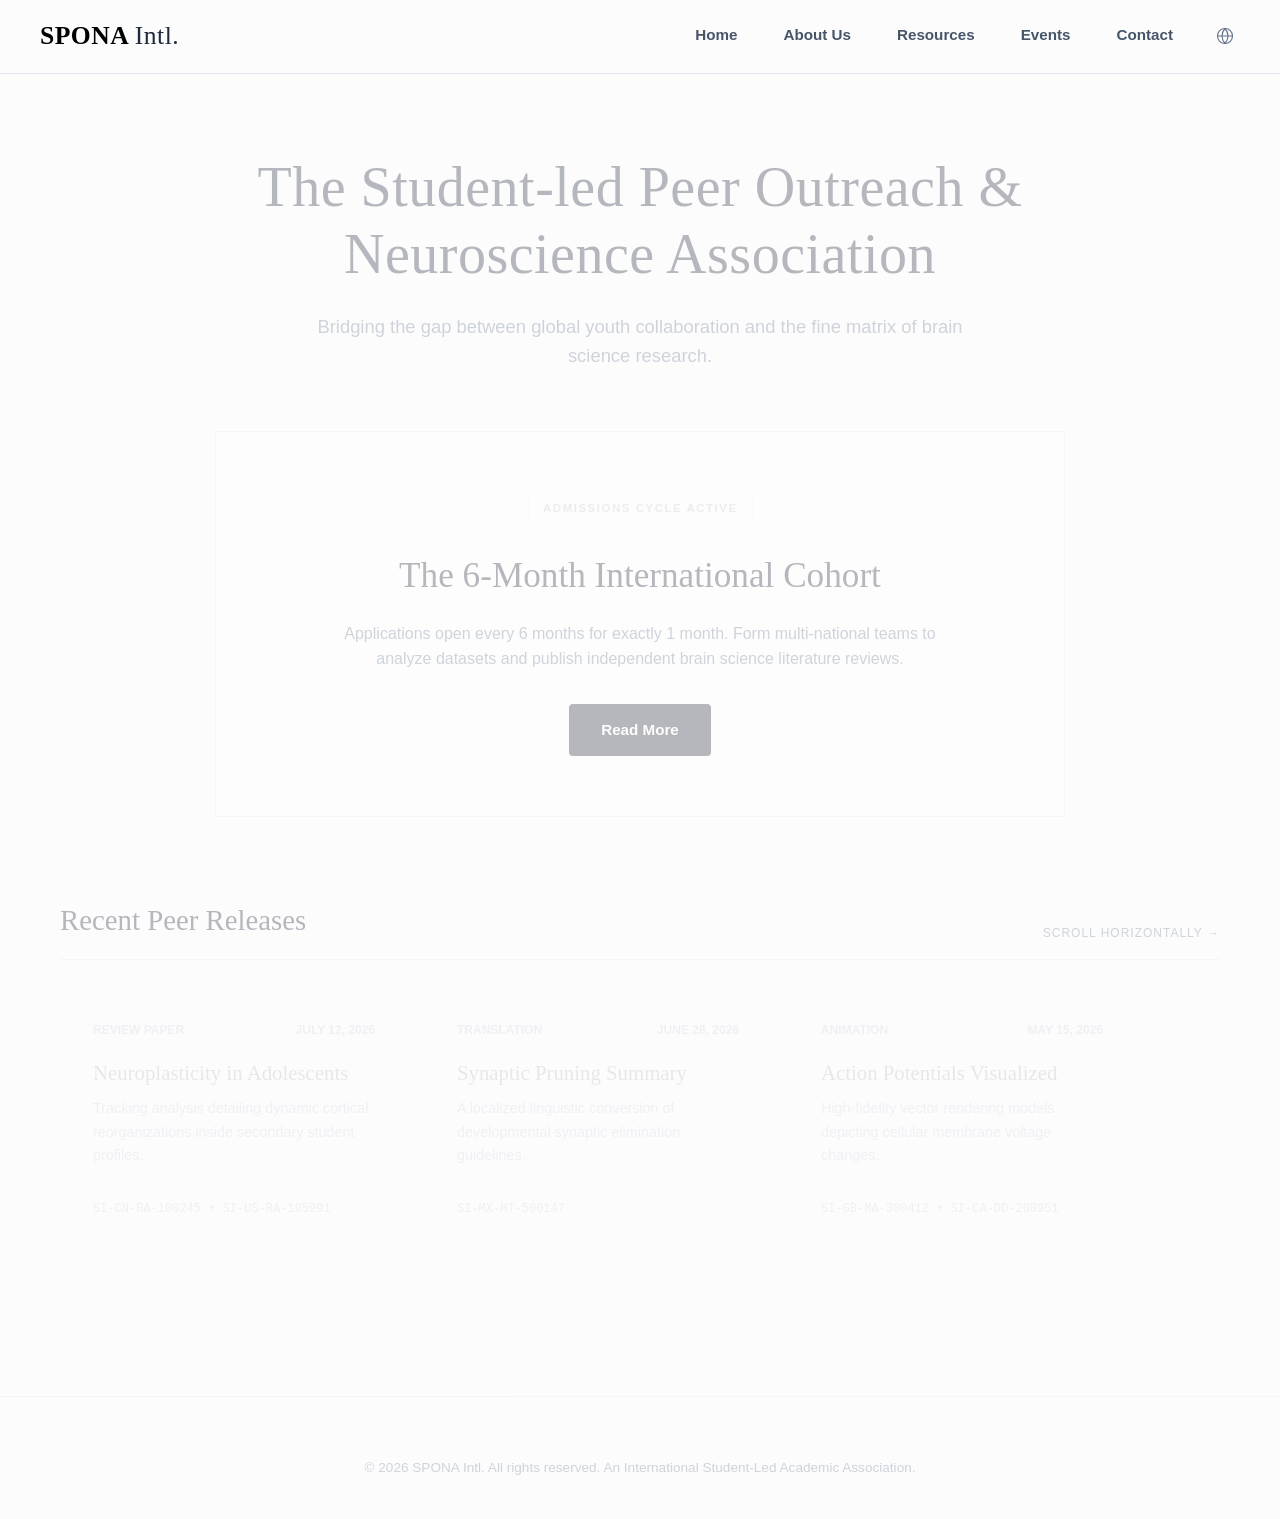
==== index.html @ 5379bcbc "Update index.html" ====
<!DOCTYPE html>
<html lang="en">
<head>
    <meta charset="UTF-8">
    <meta name="viewport" content="width=device-width, initial-scale=1.0">
    <title>SPONA Intl. | Home</title>
    <link rel="stylesheet" href="style.css">
</head>
<body>
<nav>
  <div class="nav-container">
    <a href="index.html" class="nav-logo">SPONA <span>Intl.</span></a>
    
    <div style="display: flex; align-items: center; gap: 16px; position: relative;">
      <ul class="nav-links">
        <li><a href="index.html" data-i18n="nav_home">Home</a></li>
        <li><a href="about.html" data-i18n="nav_about">About Us</a></li>
        <li><a href="resources.html" data-i18n="nav_resources">Resources</a></li>
        <li><a href="events.html" data-i18n="nav_events">Events</a></li>
        <li><a href="contact.html" data-i18n="nav_contact">Contact</a></li>
      </ul>

      <!-- Smooth Small Icon Picker Trigger Block -->
      <div class="custom-lang-container">
        <button id="langMenuBtn" class="lang-icon-btn" aria-label="Switch Language">
          <!-- Smaller, Thinner Vector Globe Icon -->
          <svg xmlns="http://w3.org" viewBox="0 0 24 24" fill="none" stroke="currentColor" stroke-width="1.5" stroke-linecap="round" stroke-linejoin="round">
            <circle cx="12" cy="12" r="10"></circle>
            <line x1="2" y1="12" x2="22" y2="12"></line>
            <path d="M12 2a15.3 15.3 0 0 1 4 10 15.3 15.3 0 0 1-4 10 15.3 15.3 0 0 1-4-10 15.3 15.3 0 0 1 4-10z"></path>
          </svg>
        </button>

        <!-- Elegant Floating Pop-up Selection List Menu Box -->
        <div id="langDropMenu" class="lang-dropdown-menu">
          <button data-lang-val="en" class="lang-menu-item active">English (EN)</button>
          <button data-lang-val="zh-TW" class="lang-menu-item">繁體中文 (ZH)</button>
          <button data-lang-val="hi" class="lang-menu-item">हिन्दी (HI)</button>
          <button data-lang-val="es" class="lang-menu-item">Español (ES)</button>
          <button data-lang-val="fr" class="lang-menu-item">Français (FR)</button>
          <button data-lang-val="ru" class="lang-menu-item">Русский (RU)</button>
          <button data-lang-val="fil" class="lang-menu-item">Filipino (FIL)</button>
        </div>
      </div>
    </div>

  </div>
</nav>


  <main class="container">
    <header class="hero-wrapper">
      <h1 data-i18n="hero_heading">The Student-led Peer Outreach & Neuroscience Association</h1>
      <p data-i18n="hero_subheading">Bridging the gap between global youth collaboration and the fine matrix of brain science research.</p>
    </header>

    <!-- 🚀 MODIFIED COMPONENT: Seamlessly routed to the dynamic calendar file -->
    <section class="editorial-card">
      <div class="status-pill" data-i18n="cohort_status">Admissions Cycle Active</div>
      <h2 style="font-family: 'Times New Roman', Georgia, serif; font-size: 2.2rem; font-weight: 400; margin-bottom: 16px;" data-i18n="cohort_title">The 6-Month International Cohort</h2>
      <p style="color: var(--text-muted); max-width: 600px; margin: 0 auto 32px auto;" data-i18n="cohort_description">
        Applications open every 6 months for exactly 1 month. Form multi-national teams to analyze datasets and publish independent brain science literature reviews.
      </p>
      <!-- 🔗 LINKED DIRECTLY TO COHORT APPLICATION PAGE -->
      <a href="cohort-application.html" class="action-btn" data-i18n="cohort_btn">Read More</a>
    </section>

    <section class="publication-runway-section">
      <div class="section-meta-header">
        <h2 data-i18n="runway_title">Recent Peer Releases</h2>
        <div class="scroll-indicator-text" data-i18n="runway_scroll_hint">Scroll Horizontally →</div>
      </div>
      
      <div class="horizontal-scroll-runway">
        <a href="topic-neuroplasticity.html" class="scroll-item-card">
          <div class="card-top-meta">
            <span data-i18n="card1_tag">Review Paper</span>
            <span style="color:var(--text-muted)" data-i18n="card1_date">July 12, 2026</span>
          </div>
          <h3 data-i18n="card1_title">Neuroplasticity in Adolescents</h3>
          <p data-i18n="card1_description">Tracking analysis detailing dynamic cortical reorganizations inside secondary student profiles.</p>
          <div class="card-contributor-footer">SI-CN-RA-100245 • SI-US-RA-105991</div>
        </a>

        <a href="topic-synaptic-pruning.html" class="scroll-item-card">
          <div class="card-top-meta">
            <span data-i18n="card2_tag">Translation</span>
            <span style="color:var(--text-muted)" data-i18n="card2_date">June 28, 2026</span>
          </div>
          <h3 data-i18n="card2_title">Synaptic Pruning Summary</h3>
          <p data-i18n="card2_description">A localized linguistic conversion of developmental synaptic elimination guidelines.</p>
          <div class="card-contributor-footer">SI-MX-MT-500147</div>
        </a>

        <a href="topic-action-potentials.html" class="scroll-item-card">
          <div class="card-top-meta">
            <span data-i18n="card3_tag">Animation</span>
            <span style="color:var(--text-muted)" data-i18n="card3_date">May 15, 2026</span>
          </div>
          <h3 data-i18n="card3_title">Action Potentials Visualized</h3>
          <p data-i18n="card3_description">High-fidelity vector rendering models depicting cellular membrane voltage changes.</p>
          <div class="card-contributor-footer">SI-GB-MA-300412 • SI-CA-DD-200951</div>
        </a>
      </div>
    </section>
  </main>

  <footer>
    <p data-i18n="footer_text">© 2026 SPONA Intl. All rights reserved. An International Student-Led Academic Association.</p>
  </footer>

  <!-- Force browser to pull down a brand new copy of your functional scripts -->
  <script src="script.js?v=2"></script>
</body>
</html>
---- style.css ----
:root {
  --bg-main: #fcfcfd;
  --bg-card: #ffffff;
  --border-subtle: #e2e8f0;
  --text-display: #0f172a;
  --text-muted: #64748b;
  --brand-dark: #1e293b;
  --brand-accent-bg: #f8fafc;
  --brand-accent-text: #334155;
  --brand-accent-border: #cbd5e1;
}

* {
  box-sizing: border-box;
  margin: 0;
  padding: 0;
}

body {
  font-family: -apple-system, BlinkMacSystemFont, "Segoe UI", Roboto, sans-serif;
  background-color: var(--bg-main);
  color: var(--text-display);
  line-height: 1.6;
  -webkit-font-smoothing: antialiased;
  /* NEW ADDITION: Enables fluid background shifts behind your text overlay */
  transition: background-color 3s ease-in-out;
}

/* NEW ADDITION: Top Horizontal Moving Announcement Banner */
.top-announcement-banner {
  background: linear-gradient(135deg, #0f172a 0%, #1e293b 50%, #334155 100%) !important;
  background-size: 100% 100%;
  color: #f8fafc !important;
  box-shadow: inset 0 -1px 0 rgba(255, 255, 255, 0.1);
  overflow: hidden;
  padding: 12px 0;
  font-size: 0.82rem;
  font-weight: 500;
  letter-spacing: 0.7px;
  white-space: nowrap;
  position: relative;
  width: 100%;
  z-index: 1001;
}

.banner-track {
  display: inline-block;
  white-space: nowrap;
  animation: scroll-banner 20s linear infinite;
}

.banner-track span {
  padding: 0 40px;
  display: inline-block;
}

/* NEW ADDITION: Infinite Scroll Animation Keyframes */
@keyframes scroll-banner {
  0% {
    transform: translate3d(0, 0, 0);
  }
  100% {
    transform: translate3d(-50%, 0, 0);
  }
}

/* ==========================================================================
   Navigation Header Structure (Universal Smooth Scroll Layout)
   ========================================================================== */
nav { 
  position: sticky; 
  top: 0; 
  background-color: rgba(252, 252, 253, 0.95); 
  border-bottom: 1px solid var(--border-subtle); 
  padding: 16px 20px; 
  z-index: 1000; 
  backdrop-filter: blur(20px); 
  -webkit-backdrop-filter: blur(20px);
} 

.nav-container { 
  max-width: 1200px; 
  margin: 0 auto; 
  display: flex; 
  justify-content: space-between; 
  align-items: center; 
  gap: 20px; 
} 

/* Logo branding layout element placement styles */
.nav-logo { 
  font-family: "Times New Roman", Georgia, serif; 
  font-weight: 800; 
  font-size: 1.6rem; 
  color: #000000; 
  text-decoration: none; 
  letter-spacing: 0.5px; 
  flex-shrink: 0; /* Keeps logo from crushing down on tiny screens */
} 

.nav-logo span { 
  color: var(--brand-dark); 
  font-weight: 500; 
} 

/* Universal flex grouping layout structure for the right navigation items side */
.nav-container > div {
  display: flex !important;
  align-items: center !important;
  gap: 16px !important;
  min-width: 0; /* Unlocks scrolling flex-shrink actions safely */
  flex: 1;
  justify-content: flex-end;
  overflow: visible !important;
}

/* Permanent fluid row container for link blocks with scroll mechanics */
.nav-links { 
  display: flex !important; 
  flex-direction: row !important; 
  gap: 4px; 
  list-style: none; 
  align-items: center; 
  margin: 0;
  padding: 0 0 4px 0; 
  
  /* FIXED: Enables smooth horizontal swipe overflow mechanics on all viewports */
  overflow-x: auto !important; 
  white-space: nowrap !important; 
  -webkit-overflow-scrolling: touch !important; 
  
  /* Clears layout scrollbars across all modern engines */ 
  scrollbar-width: none !important; /* Firefox */ 
  -ms-overflow-style: none !important; /* IE Edge */ 
} 

.nav-links::-webkit-scrollbar { 
  display: none !important; /* Chrome, Safari, Opera */ 
  width: 0 !important;
  height: 0 !important;
} 

.nav-links li { 
  display: inline-block !important; 
  flex-shrink: 0 !important; /* Prevents text pills from wrapping or warping */
} 

/* Pill Style Links */ 
.nav-links a { 
  text-decoration: none; 
  color: #475569; 
  font-weight: 600; 
  font-size: 0.95rem; 
  padding: 10px 20px; 
  border-radius: 8px; 
  border: 1px solid transparent; 
  transition: all 0.2s ease-in-out; 
} 

.nav-links a:hover { 
  color: #0f172a; 
  background-color: #f8fafc; 
} 

.nav-links a.active,
.nav-links a:active { 
  color: #0f172a; 
  background-color: var(--brand-accent-bg); 
  border-color: var(--brand-accent-border); 
}

/* Compact layout sizing specific to narrow mobile screen form factors */
@media (max-width: 640px) {
  nav {
    padding: 12px 14px; /* Slightly tighter spacing frame */
  }
  .nav-logo {
    font-size: 1.3rem; /* Scales logo down elegantly */
  }
  .nav-links a {
    font-size: 0.88rem; /* Compact pill typography sizing rules */
    padding: 8px 14px;
  }
}



/* Layout Framing */
.container {
  max-width: 1200px;
  margin: 0 auto;
  padding: 80px 20px 40px 20px;
}

.hero-wrapper {
  text-align: center;
  margin-bottom: 60px;
}

.hero-wrapper h1 {
  font-family: "Times New Roman", Georgia, serif;
  font-size: 3.5rem;
  font-weight: 400;
  line-height: 1.2;
  color: var(--text-display);
  max-width: 900px;
  margin: 0 auto 24px auto;
  letter-spacing: 0.5px;
}

.hero-wrapper p {
  font-size: 1.15rem;
  color: var(--text-muted);
  max-width: 700px;
  margin: 0 auto;
}

.status-pill {
  display: inline-block;
  font-size: 0.72rem;
  font-weight: 700;
  text-transform: uppercase;
  letter-spacing: 1.5px;
  color: var(--brand-accent-text);
  background-color: var(--brand-accent-bg);
  border: 1px solid var(--brand-accent-border);
  padding: 6px 14px;
  border-radius: 4px;
  margin-bottom: 24px;
}

.editorial-card {
  max-width: 850px;
  margin: 40px auto;
  background: var(--bg-card);
  border: 1px solid var(--border-subtle);
  padding: 60px 50px;
  text-align: center;
}

.action-btn {
  display: inline-block;
  background-color: var(--text-display);
  color: #ffffff;
  text-decoration: none;
  font-weight: 600;
  font-size: 0.95rem;
  padding: 14px 32px;
  border-radius: 4px;
  transition: background-color 0.2s ease;
}

.action-btn:hover {
  background-color: #334155;
}

/* Horizontal Scrolling Display Grid */
.publication-runway-section {
  margin-top: 80px;
}

.section-meta-header {
  display: flex;
  justify-content: space-between;
  align-items: flex-end;
  margin-bottom: 24px;
  border-bottom: 1px solid var(--border-subtle);
  padding-bottom: 16px;
}

.section-meta-header h2 {
  font-family: "Times New Roman", Georgia, serif;
  font-size: 1.8rem;
  font-weight: 400;
}

.scroll-indicator-text {
  font-size: 0.75rem;
  text-transform: uppercase;
  letter-spacing: 1px;
  color: var(--text-muted);
}

.horizontal-scroll-runway {
  display: flex;
  gap: 24px;
  overflow-x: auto;
  padding: 4px 4px 24px 4px;
  scroll-snap-type: x mandatory;
  scroll-behavior: smooth;
}

.horizontal-scroll-runway::-webkit-scrollbar {
  height: 3px;
}

.horizontal-scroll-runway::-webkit-scrollbar-thumb {
  background: var(--border-subtle);
  border-radius: 2px;
}

.scroll-item-card {
  flex: 0 0 340px;
  scroll-snap-align: start;
  background: var(--bg-card);
  border: 1px solid var(--border-subtle);
  padding: 32px 28px;
  display: flex;
  flex-direction: column;
  text-decoration: none;
  color: inherit;
  transition: all 0.25s ease;
}

.scroll-item-card:hover {
  transform: translateY(-4px); /* Moves up subtly on hover instead of snapping down */
  border-color: var(--text-display);
}

.scroll-item-card h3 {
  font-family: "Times New Roman", Georgia, serif;
  font-size: 1.3rem;
  font-weight: 400;
  margin: 16px 0 8px 0;
}

.scroll-item-card p {
  font-size: 0.9rem;
  color: var(--text-muted);
  margin-bottom: 20px;
}

.card-top-meta {
  display: flex;
  justify-content: space-between;
  font-size: 0.75rem;
  font-weight: 600;
  text-transform: uppercase;
  color: var(--text-muted);
}

.card-contributor-footer {
  font-family: monospace;
  font-size: 0.75rem;
  color: var(--text-muted);
  margin-top: auto;
  border-top: 1px dashed var(--border-subtle);
  padding-top: 12px;
}

.editorial-grid {
  display: grid;
  grid-template-columns: repeat(auto-fit, minmax(300px, 1fr));
  gap: 32px;
  margin: 40px 0;
}

.grid-block {
  background: var(--bg-card);
  border: 1px solid var(--border-subtle);
  padding: 40px;
}

.grid-block h3 {
  font-family: "Times New Roman", Georgia, serif;
  font-size: 1.5rem;
  font-weight: 400;
  margin-bottom: 12px;
}

.grid-block p {
  color: var(--text-muted);
  font-size: 0.95rem;
}

.search-bar {
  width: 100%;
  padding: 16px 20px;
  font-size: 1rem;
  border: 1px solid var(--border-subtle);
  outline: none;
  margin-bottom: 40px;
  background-color: var(--bg-card);
  transition: border-color 0.2s ease;
}

.search-bar:focus {
  border-color: var(--text-display);
}

.list-item-card {
  background: var(--bg-card);
  border: 1px solid var(--border-subtle);
  padding: 32px;
  margin-bottom: 20px;
  display: block;
  text-decoration: none;
  color: inherit;
  transition: all 0.2s ease;
}

.list-item-card:hover {
  border-color: var(--text-display);
  box-shadow: 0 10px 30px rgba(0, 0, 0, 0.01);
}

.list-item-card h3 {
  font-family: "Times New Roman", Georgia, serif;
  font-size: 1.5rem;
  font-weight: 400;
  color: var(--text-display);
  margin-bottom: 8px;
}

.disclaimer-text {
  font-size: 0.85rem;
  color: var(--text-muted);
  font-style: italic;
  margin-top: 30px;
  line-height: 1.5;
}

footer {
  text-align: center;
  padding: 60px 0 40px 0;
  border-top: 1px solid var(--border-subtle);
  color: var(--text-muted);
  font-size: 0.85rem;
  margin-top: 80px;
}

/* ==========================================================================
   High-Visibility Fluid Scroll-Focus 
   ========================================================================== */

/* Define a crisp, highly prominent 2D entrance */
@keyframes dynamicFocusSweep {
  0% {
    /* HIGH VISIBILITY CHANGE: Dropped to 30% opacity and shifted lower by 60px */
    opacity: 0.3;
    transform: translateY(60px) scale(0.95);
  }
  
  /* Elements lock into sharp focus across the middle 30% of the screen viewport */
  35%, 65% {
    opacity: 1;
    transform: translateY(0) scale(1);
  }
  
  100% {
    /* HIGH VISIBILITY CHANGE: Fades cleanly down to 30% opacity as it rolls out the top */
    opacity: 0.3;
    transform: translateY(-60px) scale(0.95);
  }
}

/* Bind the timeline directly onto your structural page components */
.hero-wrapper h1, 
.hero-wrapper p, 
.status-pill, 
section, 
.editorial-card, 
.scroll-item-card, 
.grid-block, 
.list-item-card, 
.search-bar, 
footer {
  will-change: opacity, transform;
}

/* Modern Browser Core Setup: Binds the animation directly to the scroll view */
@supports (animation-timeline: view()) {
  .hero-wrapper h1, 
  .hero-wrapper p, 
  .status-pill, 
  section, 
  .editorial-card, 
  .scroll-item-card, 
  .grid-block, 
  .list-item-card, 
  .search-bar, 
  footer {
    opacity: 0.3;
    animation: dynamicFocusSweep linear both;
    animation-timeline: view();
    /* Tracking window calculations encompass the full viewport space area boundaries */
    animation-range: entry 0% exit 100%;
  }
}

/* Accessibility bypass */
@media (prefers-reduced-motion: reduce) {
  @supports (animation-timeline: view()) {
    .hero-wrapper h1, .hero-wrapper p, .status-pill, section, .editorial-card, .scroll-item-card, .grid-block, .list-item-card, .search-bar, footer {
      animation: none !important;
      opacity: 1 !important;
      transform: none !important;
    }
  }
}




/* ==========================================================================
   Sleek Minimalist Language Selector with Custom Icon
   ========================================================================== */
.lang-switcher-wrapper {
  position: relative;
  display: flex;
  align-items: center;
  gap: 6px;
  background-color: transparent;
  padding: 6px 10px;
  border-radius: 8px;
  transition: background-color 0.2s ease-in-out;
}

.lang-switcher-wrapper:hover {
  background-color: #f8fafc; /* Subtle pill background appearance on hover */
}

/* Styles your custom SVG globe graphic */
.lang-icon {
  width: 16px;
  height: 16px;
  color: #64748b; /* Matches your --text-muted token slate tone */
  pointer-events: none; /* Prevents click interception clicks passing straight into select menu */
  flex-shrink: 0;
  transition: color 0.2s ease-in-out;
}

.lang-switcher-wrapper:hover .lang-icon {
  color: #0f172a; /* Darkens on wrapper hover states */
}

/* Strips default browser engine select borders completely */
.lang-select {
  border: none !important;
  background: transparent !important;
  color: #475569;
  font-weight: 600;
  font-size: 0.9rem;
  font-family: inherit;
  cursor: pointer;
  padding-right: 14px; /* Space for tiny native arrow if supported or needed */
  outline: none;
  appearance: none; /* Crucial override to drop old layout styles */
  -webkit-appearance: none;
  -moz-appearance: none;
  transition: color 0.2s ease-in-out;
}

.lang-select:hover {
  color: #0f172a;
}

/* Ensure clean display overrides inside options panels layout box */
.lang-select option {
  background-color: var(--bg-card);
  color: var(--text-display);
}


/* ==========================================================================
   Minimalist Floating Pop-up Language Picker
   ========================================================================== */
.custom-lang-container {
  position: relative;
  display: inline-block;
}

/* Thinner, smaller borderless clickable icon wrapper */
.lang-icon-btn {
  background: transparent;
  border: none;
  cursor: pointer;
  padding: 6px;
  border-radius: 50%;
  color: var(--text-muted);
  display: flex;
  align-items: center;
  justify-content: center;
  transition: all 0.2s ease-in-out;
}

.lang-icon-btn svg {
  width: 18px; /* Thinner and smaller dimension footprint */
  height: 18px;
}

.lang-icon-btn:hover {
  color: var(--text-display);
  background-color: #f1f5f9;
}

/* Floating selection list box container profile */
.lang-dropdown-menu {
  position: absolute;
  top: calc(100% + 8px);
  right: 0;
  background-color: var(--bg-card);
  border: 1px solid var(--border-subtle);
  border-radius: 8px;
  box-shadow: 0 4px 20px rgba(15, 23, 42, 0.08);
  width: 160px;
  padding: 6px 0;
  display: flex;
  flex-direction: column;
  z-index: 2000;
  
  /* Hidden default states ready for interaction triggers */
  opacity: 0;
  transform: translateY(-10px);
  pointer-events: none;
  transition: transform 0.2s cubic-bezier(0.16, 1, 0.3, 1), opacity 0.2s ease;
}

/* Toggle modifier class managed seamlessly by JavaScript actions */
.lang-dropdown-menu.is-open {
  opacity: 1;
  transform: translateY(0);
  pointer-events: auto;
}

/* Styled text rows inside selection list panel */
.lang-menu-item {
  background: transparent;
  border: none;
  text-align: left;
  padding: 8px 16px;
  font-size: 0.85rem;
  font-weight: 500;
  color: #475569;
  cursor: pointer;
  width: 100%;
  font-family: inherit;
  transition: all 0.15s ease;
}

.lang-menu-item:hover {
  background-color: #f8fafc;
  color: var(--text-display);
}

/* Dynamic highlighted active selected item layout state */
.lang-menu-item.active {
  color: var(--text-display);
  background-color: var(--brand-accent-bg);
  font-weight: 600;
}
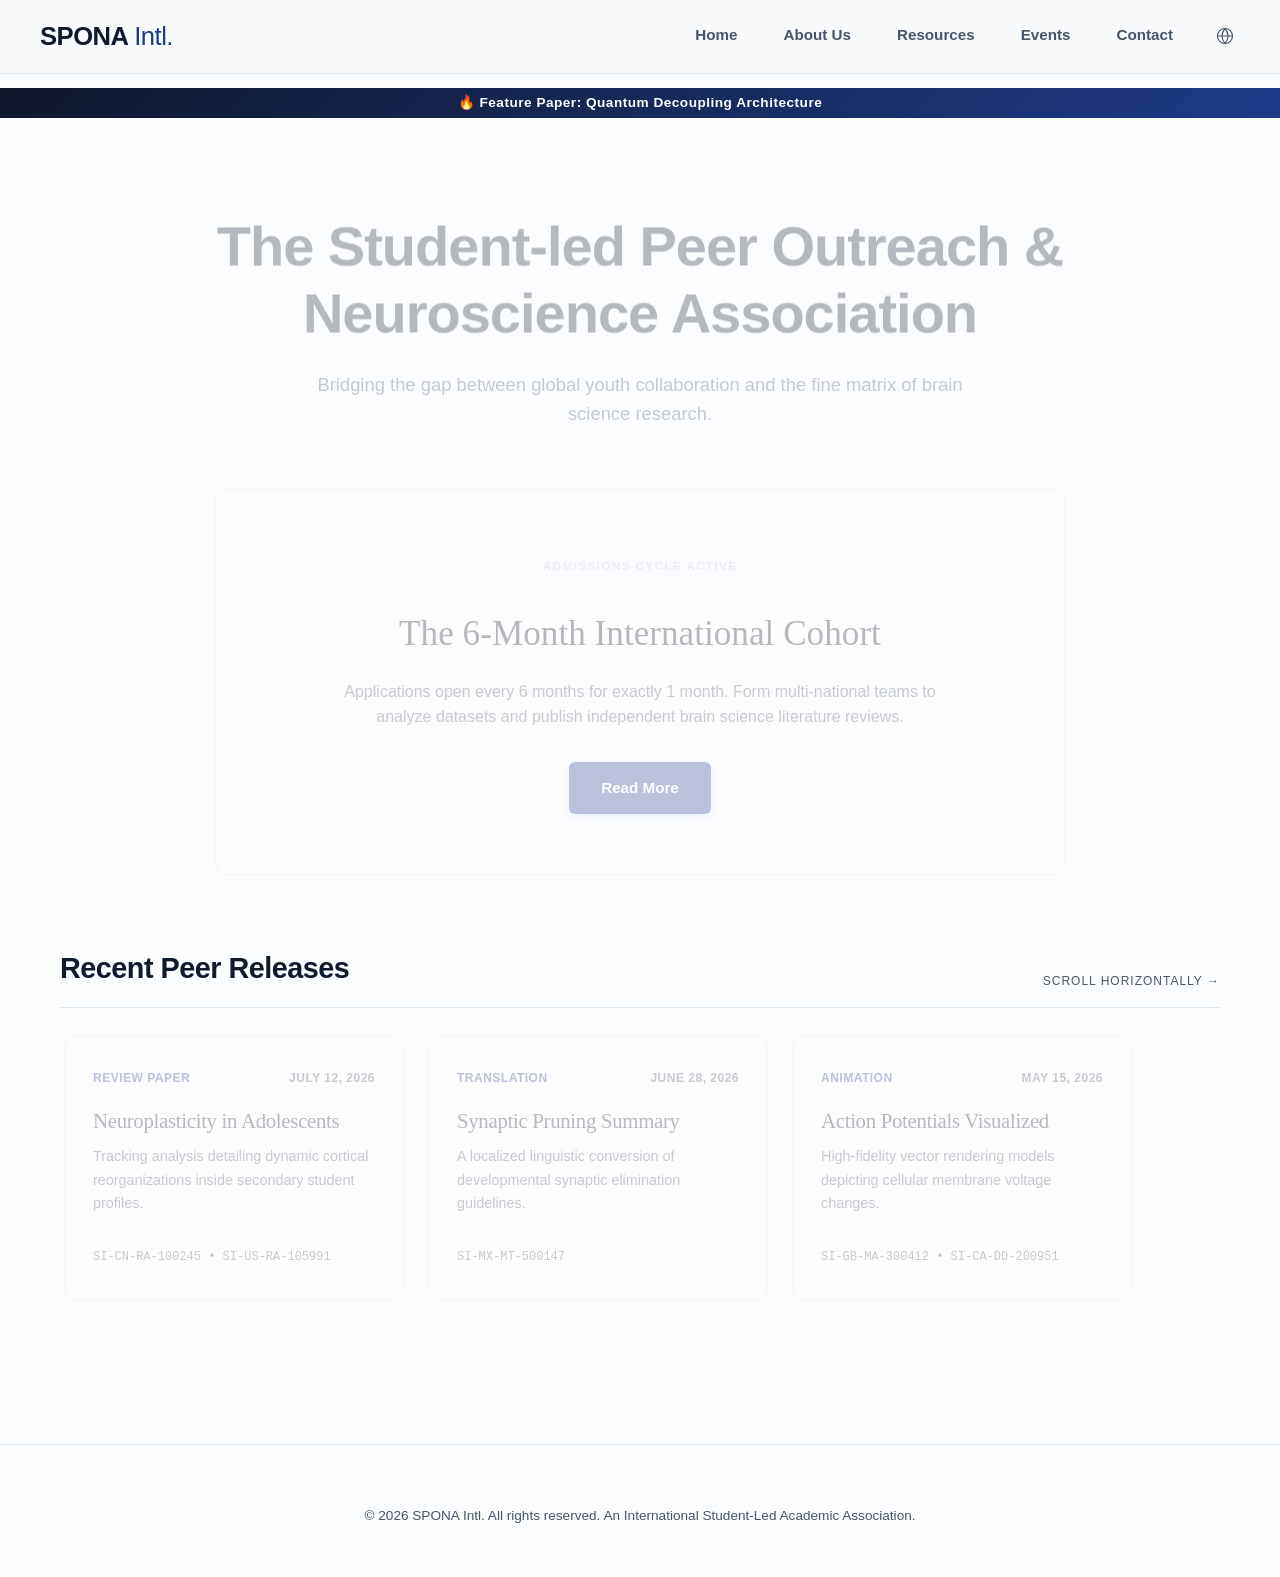
==== commit 06140150: "Update index.html" ====
--- a/index.html
+++ b/index.html
@@ -46,6 +46,31 @@
 
   </div>
 </nav>
+
+    <!-- TOP ANNOUNCEMENT BANNER -->
+<a href="https://github.io" id="dynamicPaperBanner" class="top-announcement-banner" target="_blank" rel="noopener">
+  <div class="banner-slide-container">
+    
+    <!-- Slide 1 -->
+    <div class="banner-slide active" style="background: linear-gradient(135deg, #0f172a 0%, #1e3a8a 100%);" data-url="https://doi.org">
+      <span class="banner-text-default">🔥 Feature Paper: Quantum Decoupling Architecture</span>
+      <span class="banner-text-hover">📄 Quantum Decoupling Architecture — By Smith, J. & Doe, A. (Click to Read)</span>
+    </div>
+
+    <!-- Slide 2 -->
+    <div class="banner-slide" style="background: linear-gradient(135deg, #062c1c 0%, #064e3b 100%);" data-url="https://doi.org">
+      <span class="banner-text-default">⚡ New Release: Neural Synapse Mapping & Metrics</span>
+      <span class="banner-text-hover">📄 Neural Synapse Mapping — By Lin, Y. & Marcos, R. (Click to Read)</span>
+    </div>
+
+    <!-- Slide 3 -->
+    <div class="banner-slide" style="background: linear-gradient(135deg, #2c1214 0%, #7f1d1d 100%);" data-url="https://doi.org">
+      <span class="banner-text-default">📚 Open Access: Catalyst Thermal Synthesis Vectors</span>
+      <span class="banner-text-hover">📄 Catalyst Thermal Synthesis — By Vance, G. & Choi, L. (Click to Read)</span>
+    </div>
+
+  </div>
+</a>
 
 
   <main class="container">
--- a/style.css
+++ b/style.css
@@ -1,14 +1,15 @@
 :root {
-  --bg-main: #fcfcfd;
-  --bg-card: #ffffff;
-  --border-subtle: #e2e8f0;
-  --text-display: #0f172a;
-  --text-muted: #64748b;
-  --brand-dark: #1e293b;
-  --brand-accent-bg: #f8fafc;
-  --brand-accent-text: #334155;
-  --brand-accent-border: #cbd5e1;
-}
+  --bg-main: #fcfdfe;            /* Warm Alabaster White */
+  --bg-card: #ffffff;            /* Pure Crisp White */
+  --border-subtle: #e2e8f0;      /* Light Slate Splitter */
+  --text-display: #0f1a2c;       /* Deep Institutional Navy */
+  --text-muted: #475569;         /* Dark Slate Gray */
+  --brand-dark: #1e3a8a;         /* Oxford Blue */
+  --brand-accent-bg: #f0f4f8;    /* Soft Architectural Tint */
+  --brand-accent-text: #1d4ed8;  /* Monograph Indigo */
+  --brand-accent-border: #cbd5e1;/* Technical Outline Gray */
+}
+
 
 * {
   box-sizing: border-box;
@@ -22,26 +23,62 @@
   color: var(--text-display);
   line-height: 1.6;
   -webkit-font-smoothing: antialiased;
+ 
   /* NEW ADDITION: Enables fluid background shifts behind your text overlay */
   transition: background-color 3s ease-in-out;
 }
 
 /* NEW ADDITION: Top Horizontal Moving Announcement Banner */
+/* ADD TO THE VERY BOTTOM OF YOUR STYLE.CSS FILE */
 .top-announcement-banner {
-  background: linear-gradient(135deg, #0f172a 0%, #1e293b 50%, #334155 100%) !important;
-  background-size: 100% 100%;
-  color: #f8fafc !important;
+  display: block !important;
+  visibility: visible !important;
+  width: 100%;
+  position: relative;
+  z-index: 995;
+  text-decoration: none;
+  overflow: hidden;
+  padding: 14px 0;
+  font-family: -apple-system, BlinkMacSystemFont, "Segoe UI", Roboto, sans-serif;
+  font-size: 0.85rem;
+  font-weight: 600;
+  letter-spacing: 0.5px;
   box-shadow: inset 0 -1px 0 rgba(255, 255, 255, 0.1);
-  overflow: hidden;
-  padding: 12px 0;
-  font-size: 0.82rem;
-  font-weight: 500;
-  letter-spacing: 0.7px;
-  white-space: nowrap;
-  position: relative;
+}
+
+.banner-slide-container {
+  display: grid !important;
+  grid-template-columns: 1fr !important;
+  align-items: center;
+  justify-content: center;
+  text-align: center;
   width: 100%;
-  z-index: 1001;
-}
+}
+
+.banner-slide {
+  grid-area: 1 / 1 / 2 / 2 !important;
+  opacity: 0;
+  pointer-events: none;
+  display: flex !important;
+  justify-content: center;
+  align-items: center;
+  width: 100%;
+  padding: 4px 0;
+  transition: opacity 0.6s ease-in-out;
+}
+
+.banner-slide.active {
+  opacity: 1 !important;
+  pointer-events: auto !important;
+}
+
+.banner-text-default { display: inline-block !important; color: #ffffff !important; }
+.banner-text-hover { display: none !important; color: #ffffff !important; }
+
+.top-announcement-banner:hover .banner-text-default { display: none !important; }
+.top-announcement-banner:hover .banner-text-hover { display: inline-block !important; }
+
+
 
 .banner-track {
   display: inline-block;
@@ -67,16 +104,16 @@
 /* ==========================================================================
    Navigation Header Structure (Universal Smooth Scroll Layout)
    ========================================================================== */
-nav { 
-  position: sticky; 
-  top: 0; 
-  background-color: rgba(252, 252, 253, 0.95); 
-  border-bottom: 1px solid var(--border-subtle); 
-  padding: 16px 20px; 
-  z-index: 1000; 
-  backdrop-filter: blur(20px); 
+nav {
+  position: sticky;
+  top: 0;
+  background-color: rgba(248, 250, 252, 0.9);
+  border-bottom: 1px solid var(--border-subtle);
+  padding: 16px 20px;
+  z-index: 1000;
+  backdrop-filter: blur(20px);
   -webkit-backdrop-filter: blur(20px);
-} 
+}
 
 .nav-container { 
   max-width: 1200px; 
@@ -88,15 +125,16 @@
 } 
 
 /* Logo branding layout element placement styles */
-.nav-logo { 
-  font-family: "Times New Roman", Georgia, serif; 
-  font-weight: 800; 
-  font-size: 1.6rem; 
-  color: #000000; 
-  text-decoration: none; 
-  letter-spacing: 0.5px; 
+.nav-logo {
+  font-family: -apple-system, BlinkMacSystemFont, "Segoe UI", Roboto, Arial, sans-serif;
+  font-weight: 800;
+  font-size: 1.6rem;
+  color: var(--text-display);
+  text-decoration: none;
+  letter-spacing: -0.5px; /* Premium corporate optical tracking */
   flex-shrink: 0; /* Keeps logo from crushing down on tiny screens */
-} 
+}
+
 
 .nav-logo span { 
   color: var(--brand-dark); 
@@ -157,10 +195,10 @@
   transition: all 0.2s ease-in-out; 
 } 
 
-.nav-links a:hover { 
-  color: #0f172a; 
-  background-color: #f8fafc; 
-} 
+.nav-links a:hover {
+  color: var(--text-display);
+  background-color: rgba(15, 23, 42, 0.04);
+}
 
 .nav-links a.active,
 .nav-links a:active { 
@@ -198,15 +236,17 @@
 }
 
 .hero-wrapper h1 {
-  font-family: "Times New Roman", Georgia, serif;
+  font-family: -apple-system, BlinkMacSystemFont, "Segoe UI", Roboto, Arial, sans-serif;
   font-size: 3.5rem;
-  font-weight: 400;
+  font-weight: 800;
   line-height: 1.2;
   color: var(--text-display);
   max-width: 900px;
   margin: 0 auto 24px auto;
-  letter-spacing: 0.5px;
-}
+  letter-spacing: -1px; 
+  /* Sharp visual weight hierarchy placement */
+}
+
 
 .hero-wrapper p {
   font-size: 1.15rem;
@@ -234,24 +274,29 @@
   margin: 40px auto;
   background: var(--bg-card);
   border: 1px solid var(--border-subtle);
+  border-radius: 12px;
+  box-shadow: 0 10px 30px rgba(15, 23, 42, 0.04);
   padding: 60px 50px;
   text-align: center;
 }
 
 .action-btn {
   display: inline-block;
-  background-color: var(--text-display);
+  background-color: var(--brand-dark);
   color: #ffffff;
   text-decoration: none;
-  font-weight: 600;
+  font-weight: 700;
   font-size: 0.95rem;
   padding: 14px 32px;
-  border-radius: 4px;
-  transition: background-color 0.2s ease;
+  border-radius: 6px;
+  box-shadow: 0 4px 14px rgba(37, 99, 235, 0.25);
+  transition: all 0.25s cubic-bezier(0.16, 1, 0.3, 1);
 }
 
 .action-btn:hover {
-  background-color: #334155;
+  background-color: var(--brand-accent-text);
+  transform: translateY(-2px);
+  box-shadow: 0 6px 20px rgba(37, 99, 235, 0.35);
 }
 
 /* Horizontal Scrolling Display Grid */
@@ -269,9 +314,10 @@
 }
 
 .section-meta-header h2 {
-  font-family: "Times New Roman", Georgia, serif;
+  font-family: -apple-system, BlinkMacSystemFont, "Segoe UI", Roboto, Arial, sans-serif;
   font-size: 1.8rem;
-  font-weight: 400;
+  font-weight: 700;
+  letter-spacing: -0.5px;
 }
 
 .scroll-indicator-text {
@@ -304,18 +350,30 @@
   scroll-snap-align: start;
   background: var(--bg-card);
   border: 1px solid var(--border-subtle);
+  border-radius: 12px;
   padding: 32px 28px;
   display: flex;
   flex-direction: column;
   text-decoration: none;
   color: inherit;
-  transition: all 0.25s ease;
+  box-shadow: 0 4px 15px rgba(15, 23, 42, 0.02);
+  transition: all 0.3s cubic-bezier(0.16, 1, 0.3, 1);
 }
 
 .scroll-item-card:hover {
-  transform: translateY(-4px); /* Moves up subtly on hover instead of snapping down */
-  border-color: var(--text-display);
-}
+  transform: translateY(-6px); /* Moves up fluidly on hover instead of snapping down */
+  border-color: var(--brand-dark);
+  box-shadow: 0 12px 30px rgba(15, 23, 42, 0.06);
+}
+
+.scroll-item-card h3 {
+  font-family: -apple-system, BlinkMacSystemFont, "Segoe UI", Roboto, Arial, sans-serif;
+  font-size: 1.3rem;
+  font-weight: 700;
+  margin: 16px 0 8px 0;
+  letter-spacing: -0.3px;
+}
+
 
 .scroll-item-card h3 {
   font-family: "Times New Roman", Georgia, serif;
@@ -334,9 +392,10 @@
   display: flex;
   justify-content: space-between;
   font-size: 0.75rem;
-  font-weight: 600;
+  font-weight: 700;
   text-transform: uppercase;
-  color: var(--text-muted);
+  color: var(--brand-dark);
+  letter-spacing: 0.5px;
 }
 
 .card-contributor-footer {
@@ -358,15 +417,21 @@
 .grid-block {
   background: var(--bg-card);
   border: 1px solid var(--border-subtle);
+  border-radius: 12px;
+  box-shadow: 0 4px 15px rgba(15, 23, 42, 0.02);
   padding: 40px;
+  transition: border-color 0.2s ease;
 }
 
 .grid-block h3 {
-  font-family: "Times New Roman", Georgia, serif;
+  font-family: -apple-system, BlinkMacSystemFont, "Segoe UI", Roboto, Arial, sans-serif;
   font-size: 1.5rem;
-  font-weight: 400;
+  font-weight: 700;
   margin-bottom: 12px;
-}
+  letter-spacing: -0.5px;
+}
+
+
 
 .grid-block p {
   color: var(--text-muted);
@@ -391,26 +456,31 @@
 .list-item-card {
   background: var(--bg-card);
   border: 1px solid var(--border-subtle);
+  border-radius: 12px;
   padding: 32px;
   margin-bottom: 20px;
   display: block;
   text-decoration: none;
   color: inherit;
-  transition: all 0.2s ease;
+  box-shadow: 0 4px 15px rgba(15, 23, 42, 0.02);
+  transition: all 0.25s ease;
 }
 
 .list-item-card:hover {
-  border-color: var(--text-display);
-  box-shadow: 0 10px 30px rgba(0, 0, 0, 0.01);
+  border-color: var(--brand-dark);
+  box-shadow: 0 10px 30px rgba(15, 23, 42, 0.06);
 }
 
 .list-item-card h3 {
-  font-family: "Times New Roman", Georgia, serif;
+  font-family: -apple-system, BlinkMacSystemFont, "Segoe UI", Roboto, Arial, sans-serif;
   font-size: 1.5rem;
-  font-weight: 400;
+  font-weight: 700;
   color: var(--text-display);
   margin-bottom: 8px;
-}
+  letter-spacing: -0.3px;
+}
+
+
 
 .disclaimer-text {
   font-size: 0.85rem;
@@ -436,23 +506,21 @@
 /* Define a crisp, highly prominent 2D entrance */
 @keyframes dynamicFocusSweep {
   0% {
-    /* HIGH VISIBILITY CHANGE: Dropped to 30% opacity and shifted lower by 60px */
-    opacity: 0.3;
-    transform: translateY(60px) scale(0.95);
-  }
-  
-  /* Elements lock into sharp focus across the middle 30% of the screen viewport */
+    opacity: 0.4;
+    transform: translateY(40px) scale(0.98);
+  }
   35%, 65% {
     opacity: 1;
     transform: translateY(0) scale(1);
   }
-  
   100% {
-    /* HIGH VISIBILITY CHANGE: Fades cleanly down to 30% opacity as it rolls out the top */
-    opacity: 0.3;
-    transform: translateY(-60px) scale(0.95);
-  }
-}
+    opacity: 0.95; 
+    
+    /* FIXED: Ensures cards maintain perfect legible visibility and layout tracking at top folds */
+    transform: translateY(-10px) scale(1);
+  }
+}
+
 
 /* Bind the timeline directly onto your structural page components */
 .hero-wrapper h1, 
@@ -517,7 +585,8 @@
 }
 
 .lang-switcher-wrapper:hover {
-  background-color: #f8fafc; /* Subtle pill background appearance on hover */
+  background-color: rgba(15, 23, 42, 0.04); 
+  /* Subtle pill background appearance on hover */
 }
 
 /* Styles your custom SVG globe graphic */
@@ -543,9 +612,13 @@
   font-size: 0.9rem;
   font-family: inherit;
   cursor: pointer;
-  padding-right: 14px; /* Space for tiny native arrow if supported or needed */
+  padding-right: 14px; 
+  
+  /* Space for tiny native arrow if supported or needed */
   outline: none;
-  appearance: none; /* Crucial override to drop old layout styles */
+  appearance: none; 
+  
+  /* Crucial override to drop old layout styles */
   -webkit-appearance: none;
   -moz-appearance: none;
   transition: color 0.2s ease-in-out;
@@ -585,16 +658,16 @@
 }
 
 .lang-icon-btn svg {
-  width: 18px; /* Thinner and smaller dimension footprint */
+  width: 18px; 
+  /* Thinner and smaller dimension footprint */
   height: 18px;
 }
 
 .lang-icon-btn:hover {
   color: var(--text-display);
-  background-color: #f1f5f9;
-}
-
-/* Floating selection list box container profile */
+  background-color: rgba(15, 23, 42, 0.04);
+}
+
 .lang-dropdown-menu {
   position: absolute;
   top: calc(100% + 8px);
@@ -602,12 +675,12 @@
   background-color: var(--bg-card);
   border: 1px solid var(--border-subtle);
   border-radius: 8px;
-  box-shadow: 0 4px 20px rgba(15, 23, 42, 0.08);
+  box-shadow: 0 10px 30px rgba(15, 23, 42, 0.08);
   width: 160px;
   padding: 6px 0;
   display: flex;
   flex-direction: column;
-  z-index: 2000;
+  z-index: 2000; 
   
   /* Hidden default states ready for interaction triggers */
   opacity: 0;
@@ -615,6 +688,15 @@
   pointer-events: none;
   transition: transform 0.2s cubic-bezier(0.16, 1, 0.3, 1), opacity 0.2s ease;
 }
+
+  
+  /* Hidden default states ready for interaction triggers */
+  opacity: 0;
+  transform: translateY(-10px);
+  pointer-events: none;
+  transition: transform 0.2s cubic-bezier(0.16, 1, 0.3, 1), opacity 0.2s ease;
+}
+
 
 /* Toggle modifier class managed seamlessly by JavaScript actions */
 .lang-dropdown-menu.is-open {
@@ -639,16 +721,68 @@
 }
 
 .lang-menu-item:hover {
-  background-color: #f8fafc;
+  background-color: var(--bg-main);
   color: var(--text-display);
 }
 
 /* Dynamic highlighted active selected item layout state */
 .lang-menu-item.active {
-  color: var(--text-display);
+  color: var(--brand-dark);
   background-color: var(--brand-accent-bg);
   font-weight: 600;
 }
 
-
-
+/* ==========================================================================
+   High-Impact Native Sticky Search Component (Mobile-Responsive Fix)
+   ========================================================================== */
+
+/* Removes structural constraints from all parent layers */
+body, main, .container {
+  overflow: visible !important;
+}
+
+.search-bar {
+  /* DEFAULT DESKTOP CONFIGURATION: Sticks right below desktop navbar folder */
+  position: sticky !important;
+  top: 73px !important;
+  z-index: 990 !important; /* Layers safely above moving resource list cards */
+  display: block;
+  width: 100%;
+  padding: 16px 20px;
+  font-size: 1rem;
+  color: var(--text-display);
+  border: 1px solid var(--border-subtle);
+  border-radius: 8px;
+  outline: none;
+  margin-bottom: 40px !important; /* Forces search field to ignore background scroll-timeline fading actions */
+  opacity: 1 !important;
+  animation: none !important;
+  will-change: transform;
+  /* Frosted glass backdrop overlay backing */
+  background-color: rgba(248, 250, 252, 0.85) !important;
+  backdrop-filter: blur(12px) !important;
+  -webkit-backdrop-filter: blur(12px) !important;
+  box-shadow: 0 4px 20px rgba(15, 23, 42, 0.04);
+  transition: border-color 0.2s ease, box-shadow 0.2s ease;
+}
+
+.search-bar:focus {
+  border-color: var(--brand-dark);
+  box-shadow: 0 0 0 1px var(--brand-dark);
+}
+
+/* FIX FOR MOBILE: Adjusts the sticky trigger point to match the smaller mobile navbar height */
+@media (max-width: 640px) {
+  .search-bar {
+    top: 57px !important; /* Shifts threshold up to line up perfectly with your compact phone header */
+    padding: 12px 16px; /* Slightly more compact layout padding for small phone viewports */
+    font-size: 0.9rem;
+    margin-bottom: 24px !important;
+  }
+}
+
+#resourceRegistry {
+  position: relative;
+  z-index: 10;
+  margin-top: 0 !important;
+}
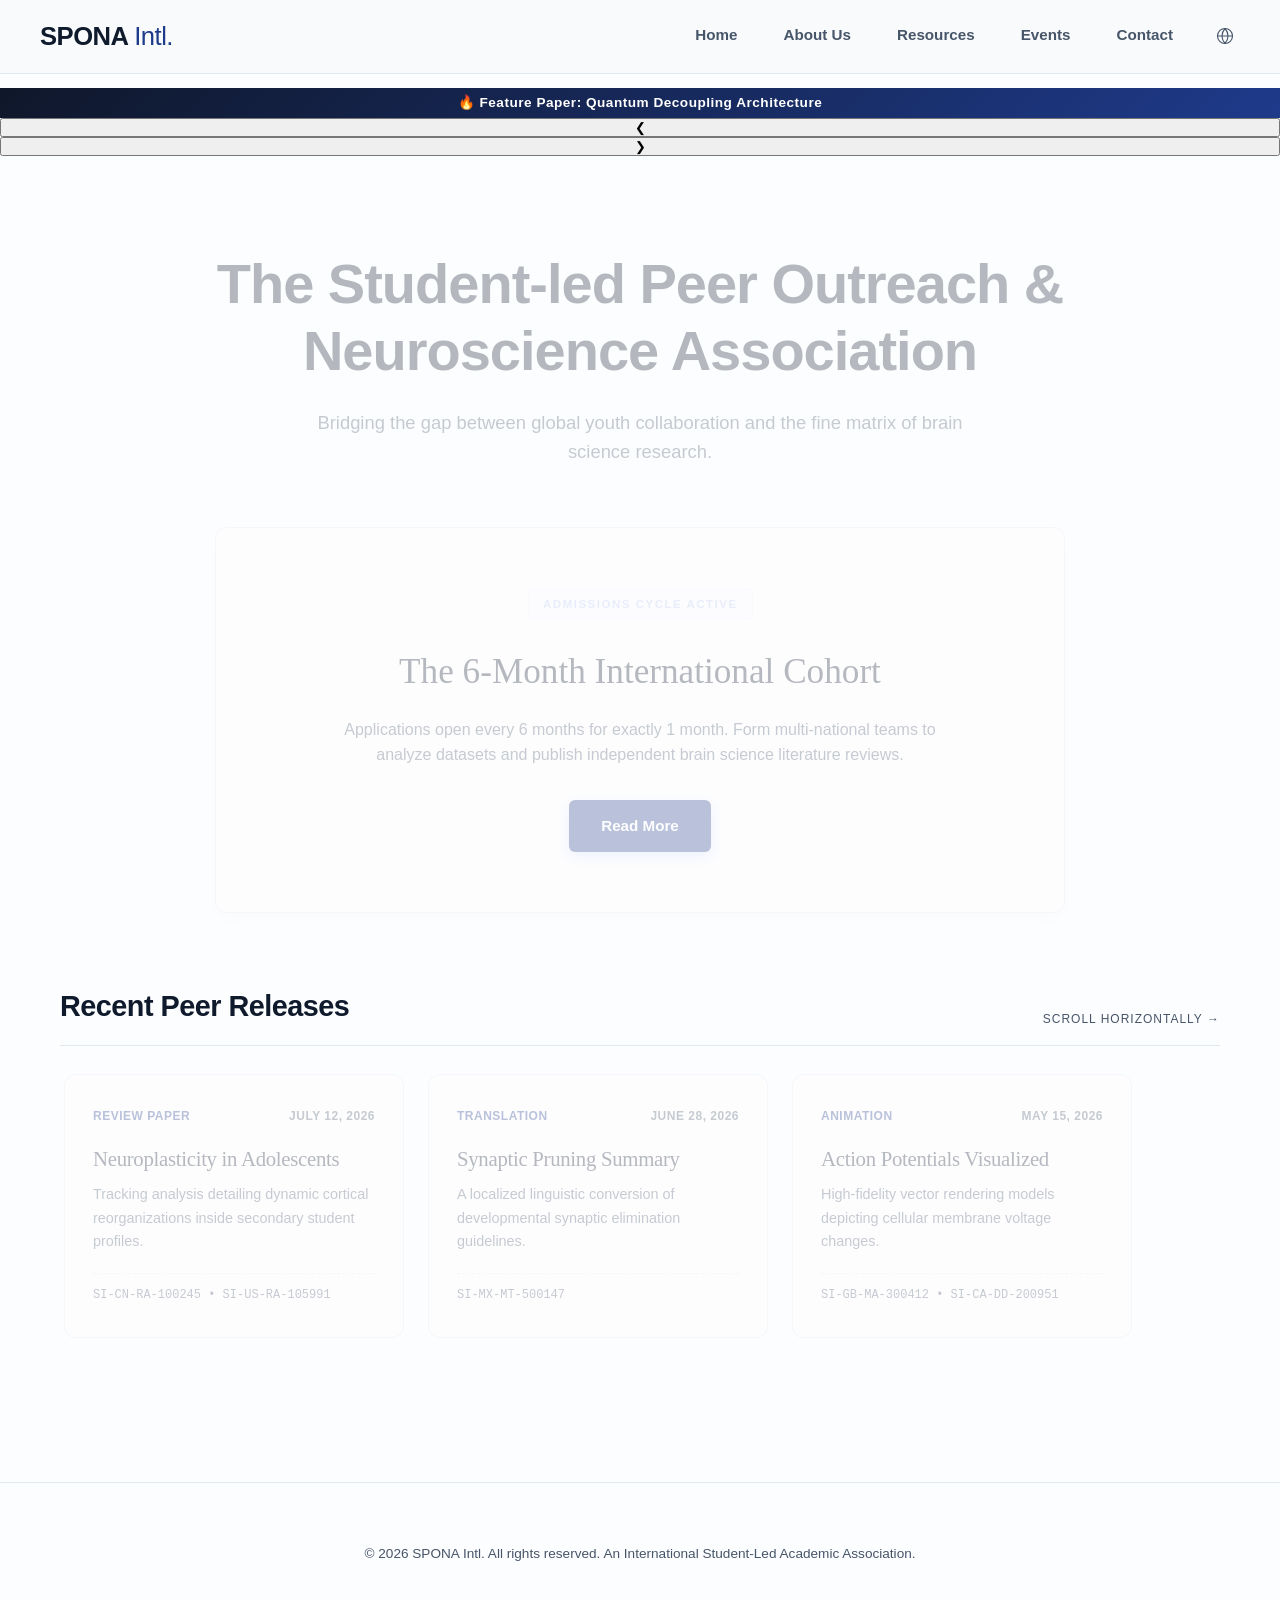
==== commit 24a8512c: "Add navigation buttons to the banner" ====
--- a/index.html
+++ b/index.html
@@ -69,6 +69,10 @@
       <span class="banner-text-hover">📄 Catalyst Thermal Synthesis — By Vance, G. & Choi, L. (Click to Read)</span>
     </div>
 
+      <!-- ARROW SKIP SLIDE BUTTON -->
+<button type="button" class="banner-nav-btn prev-btn" id="bannerPrevBtn" aria-label="Previous slide">&#10094;</button>
+<button type="button" class="banner-nav-btn next-btn" id="bannerNextBtn" aria-label="Next slide">&#10095;</button>
+
   </div>
 </a>
 
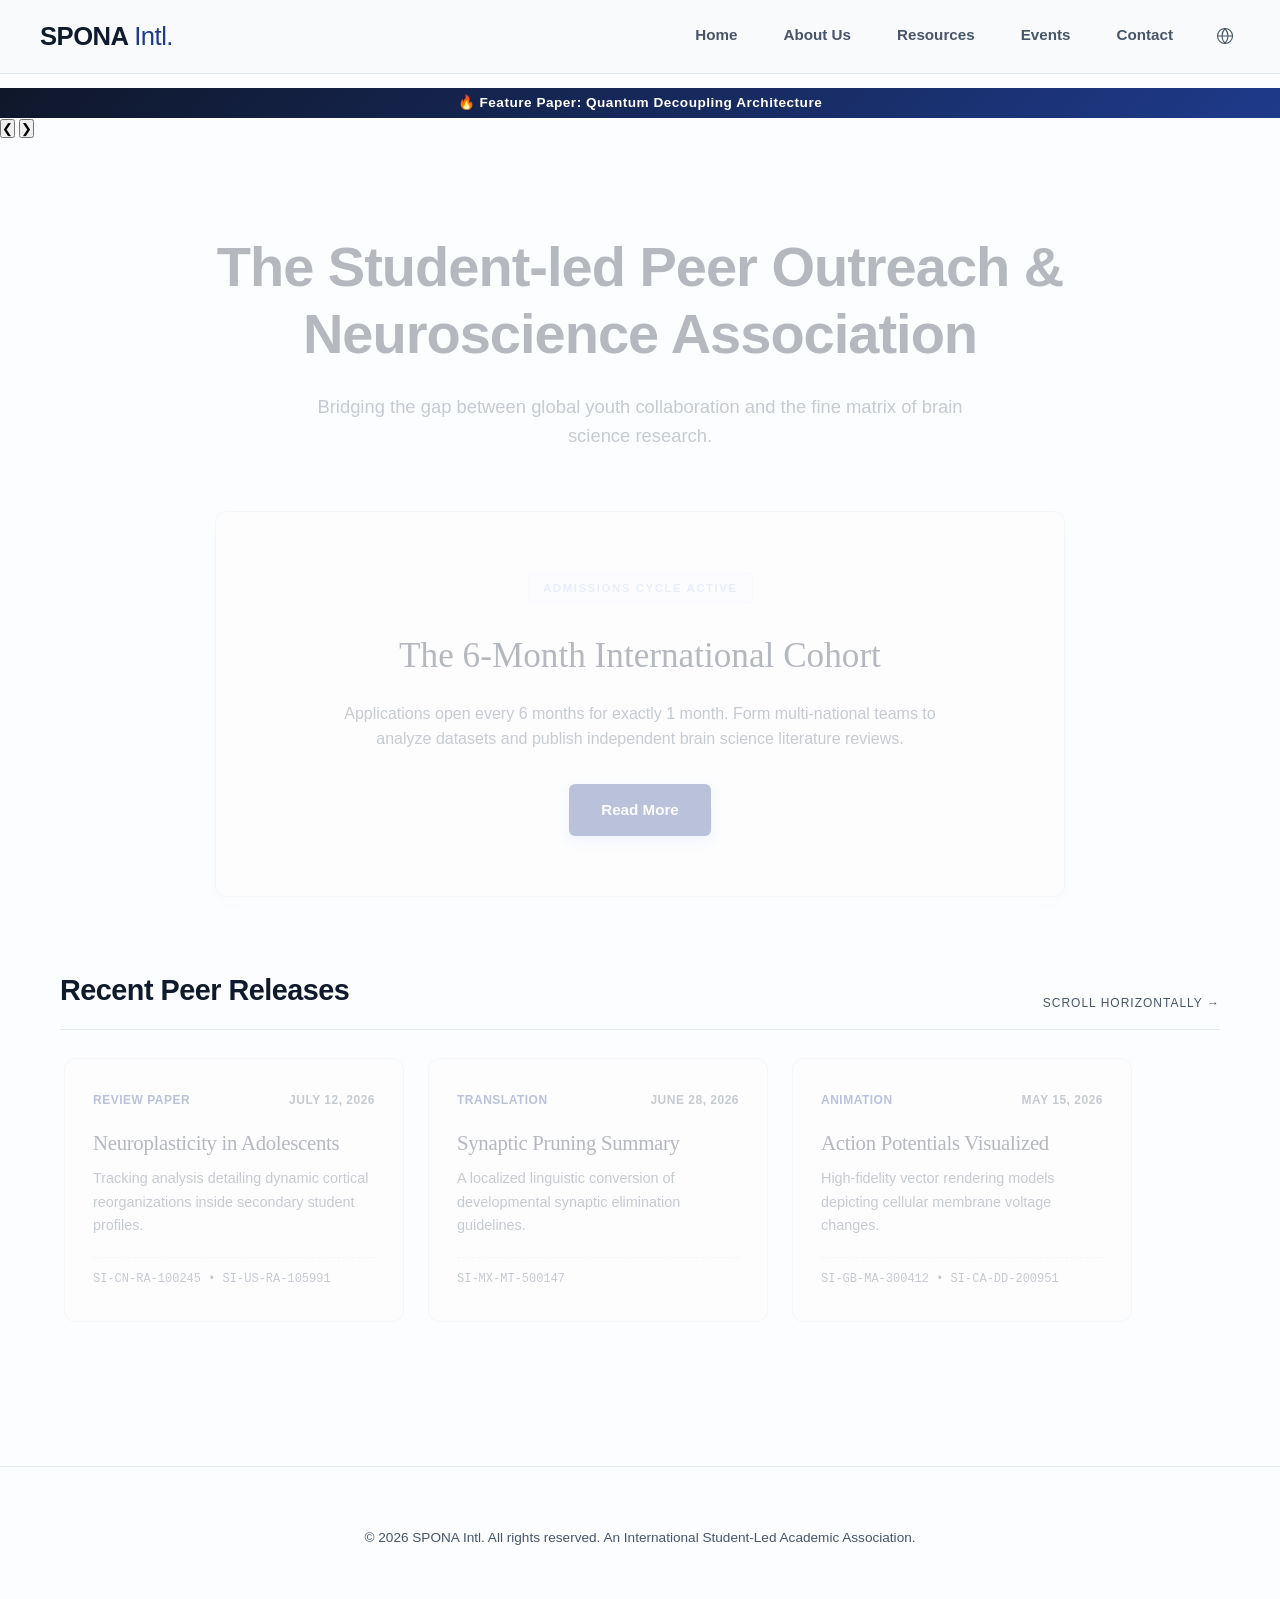
==== commit e4f90587: "Add subject labels to announcement banner slides" ====
--- a/index.html
+++ b/index.html
@@ -51,30 +51,31 @@
 <a href="https://github.io" id="dynamicPaperBanner" class="top-announcement-banner" target="_blank" rel="noopener">
   <div class="banner-slide-container">
     
-    <!-- Slide 1 -->
+    <!-- Slide 1 (Physics) -->
     <div class="banner-slide active" style="background: linear-gradient(135deg, #0f172a 0%, #1e3a8a 100%);" data-url="https://doi.org">
       <span class="banner-text-default">🔥 Feature Paper: Quantum Decoupling Architecture</span>
       <span class="banner-text-hover">📄 Quantum Decoupling Architecture — By Smith, J. & Doe, A. (Click to Read)</span>
     </div>
 
-    <!-- Slide 2 -->
+    <!-- Slide 2 (Biology) -->
     <div class="banner-slide" style="background: linear-gradient(135deg, #062c1c 0%, #064e3b 100%);" data-url="https://doi.org">
       <span class="banner-text-default">⚡ New Release: Neural Synapse Mapping & Metrics</span>
       <span class="banner-text-hover">📄 Neural Synapse Mapping — By Lin, Y. & Marcos, R. (Click to Read)</span>
     </div>
 
-    <!-- Slide 3 -->
+    <!-- Slide 3 (Chemistry) -->
     <div class="banner-slide" style="background: linear-gradient(135deg, #2c1214 0%, #7f1d1d 100%);" data-url="https://doi.org">
       <span class="banner-text-default">📚 Open Access: Catalyst Thermal Synthesis Vectors</span>
       <span class="banner-text-hover">📄 Catalyst Thermal Synthesis — By Vance, G. & Choi, L. (Click to Read)</span>
     </div>
 
-      <!-- ARROW SKIP SLIDE BUTTON -->
-<button type="button" class="banner-nav-btn prev-btn" id="bannerPrevBtn" aria-label="Previous slide">&#10094;</button>
-<button type="button" class="banner-nav-btn next-btn" id="bannerNextBtn" aria-label="Next slide">&#10095;</button>
+  </div>
 
-  </div>
+  <!-- Unified Navigation Interface Overlay Controls -->
+  <button type="button" class="banner-nav-btn prev-btn" id="bannerPrevBtn" aria-label="Previous slide">&#10094;</button>
+  <button type="button" class="banner-nav-btn next-btn" id="bannerNextBtn" aria-label="Next slide">&#10095;</button>
 </a>
+
 
 
   <main class="container">
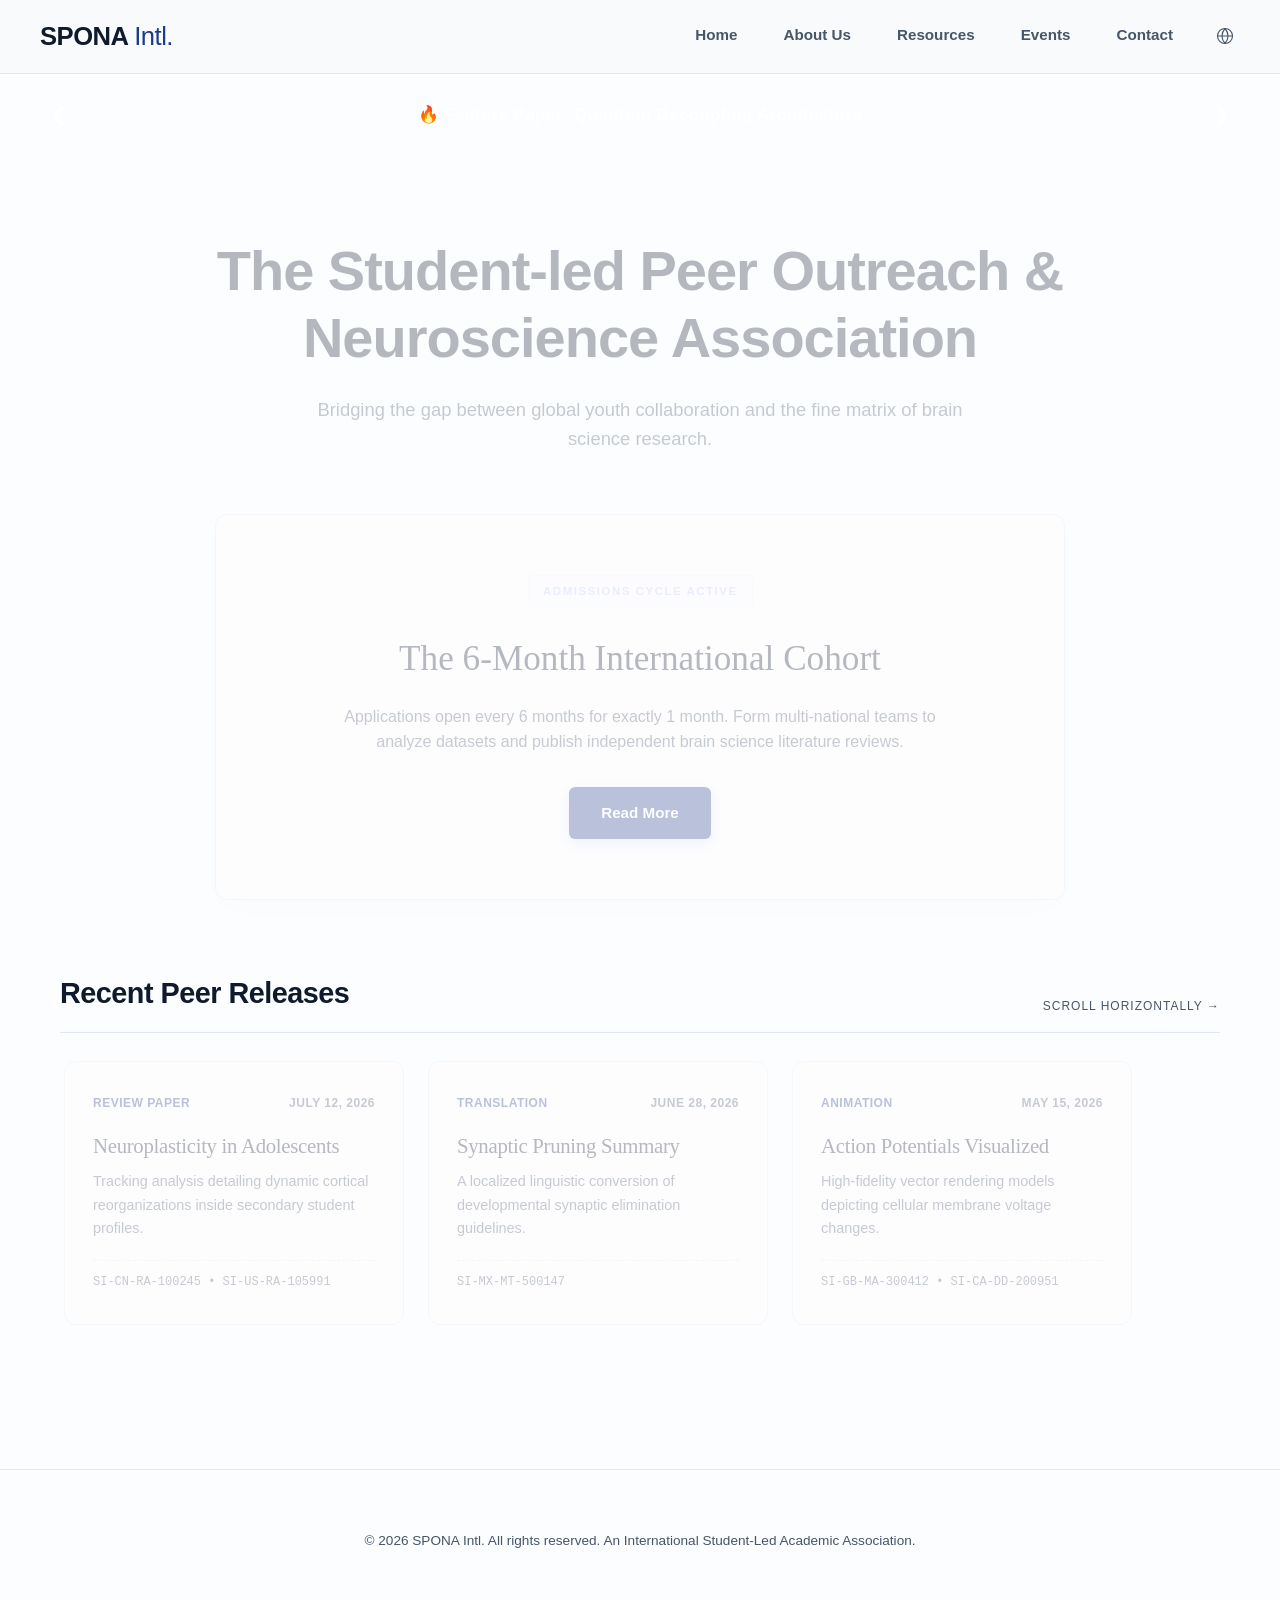
==== commit 6d9661d4: "Update announcement banner slides and styles" ====
--- a/index.html
+++ b/index.html
@@ -48,34 +48,46 @@
 </nav>
 
     <!-- TOP ANNOUNCEMENT BANNER -->
+<!-- PLACE DIRECTLY UNDER YOUR </nav> TAG -->
 <a href="https://github.io" id="dynamicPaperBanner" class="top-announcement-banner" target="_blank" rel="noopener">
   <div class="banner-slide-container">
     
-    <!-- Slide 1 (Physics) -->
-    <div class="banner-slide active" style="background: linear-gradient(135deg, #0f172a 0%, #1e3a8a 100%);" data-url="https://doi.org">
-      <span class="banner-text-default">🔥 Feature Paper: Quantum Decoupling Architecture</span>
-      <span class="banner-text-hover">📄 Quantum Decoupling Architecture — By Smith, J. & Doe, A. (Click to Read)</span>
+    <!-- Slide 1 (Physics / Materials) -->
+    <div class="banner-slide active" 
+         style="background-image: url('https://mdpi-res.com');" 
+         data-url="https://doi.org">
+      <div class="banner-text-wrapper">
+        <span class="banner-text-default">🔥 Feature Paper: Quantum Decoupling Architecture</span>
+        <span class="banner-text-hover">📄 Quantum Decoupling Architecture — By Smith, J. & Doe, A. (Click to Read Paper)</span>
+      </div>
     </div>
 
-    <!-- Slide 2 (Biology) -->
-    <div class="banner-slide" style="background: linear-gradient(135deg, #062c1c 0%, #064e3b 100%);" data-url="https://doi.org">
-      <span class="banner-text-default">⚡ New Release: Neural Synapse Mapping & Metrics</span>
-      <span class="banner-text-hover">📄 Neural Synapse Mapping — By Lin, Y. & Marcos, R. (Click to Read)</span>
+    <!-- Slide 2 (Neuroscience / Synapse) -->
+    <div class="banner-slide" 
+         style="background-image: url('https://cell.com');" 
+         data-url="https://doi.org">
+      <div class="banner-text-wrapper">
+        <span class="banner-text-default">⚡ New Release: Neural Synapse Mapping & Metrics</span>
+        <span class="banner-text-hover">📄 Neural Synapse Mapping — By Lin, Y. & Marcos, R. (Click to Read Paper)</span>
+      </div>
     </div>
 
-    <!-- Slide 3 (Chemistry) -->
-    <div class="banner-slide" style="background: linear-gradient(135deg, #2c1214 0%, #7f1d1d 100%);" data-url="https://doi.org">
-      <span class="banner-text-default">📚 Open Access: Catalyst Thermal Synthesis Vectors</span>
-      <span class="banner-text-hover">📄 Catalyst Thermal Synthesis — By Vance, G. & Choi, L. (Click to Read)</span>
+    <!-- Slide 3 (Chemistry / Molecular) -->
+    <div class="banner-slide" 
+         style="background-image: url('https://mdpi.com');" 
+         data-url="https://doi.org">
+      <div class="banner-text-wrapper">
+        <span class="banner-text-default">📚 Open Access: Catalyst Thermal Synthesis Vectors</span>
+        <span class="banner-text-hover">📄 Catalyst Thermal Synthesis — By Vance, G. & Choi, L. (Click to Read Paper)</span>
+      </div>
     </div>
 
   </div>
 
-  <!-- Unified Navigation Interface Overlay Controls -->
+  <!-- Clickable Left & Right Navigation Arrows -->
   <button type="button" class="banner-nav-btn prev-btn" id="bannerPrevBtn" aria-label="Previous slide">&#10094;</button>
   <button type="button" class="banner-nav-btn next-btn" id="bannerNextBtn" aria-label="Next slide">&#10095;</button>
 </a>
-
 
 
   <main class="container">
--- a/style.css
+++ b/style.css
@@ -29,7 +29,6 @@
 }
 
 /* NEW ADDITION: Top Horizontal Moving Announcement Banner */
-/* ADD TO THE VERY BOTTOM OF YOUR STYLE.CSS FILE */
 .top-announcement-banner {
   display: block !important;
   visibility: visible !important;
@@ -38,9 +37,9 @@
   z-index: 995;
   text-decoration: none;
   overflow: hidden;
-  padding: 14px 0;
+  padding: 24px 0 !important; /* SIGNIFICANTLY HIGHER: Made the banner much taller */
   font-family: -apple-system, BlinkMacSystemFont, "Segoe UI", Roboto, sans-serif;
-  font-size: 0.85rem;
+  font-size: 1.05rem !important; /* ENLARGED: Immediate readability boost */
   font-weight: 600;
   letter-spacing: 0.5px;
   box-shadow: inset 0 -1px 0 rgba(255, 255, 255, 0.1);
@@ -78,18 +77,45 @@
 .top-announcement-banner:hover .banner-text-default { display: none !important; }
 .top-announcement-banner:hover .banner-text-hover { display: inline-block !important; }
 
-
-
-.banner-track {
-  display: inline-block;
-  white-space: nowrap;
-  animation: scroll-banner 20s linear infinite;
-}
-
-.banner-track span {
-  padding: 0 40px;
-  display: inline-block;
-}
+/* Clickable control configurations mapped to container edges */
+.banner-nav-btn {
+  position: absolute !important;
+  top: 50% !important;
+  transform: translateY(-50%) !important;
+  background: rgba(255, 255, 255, 0.12) !important;
+  color: #ffffff !important;
+  border: 1px solid rgba(255, 255, 255, 0.2) !important;
+  padding: 10px 18px !important;
+  font-size: 1.1rem !important;
+  font-weight: bold !important;
+  cursor: pointer !important;
+  border-radius: 6px !important;
+  z-index: 1005 !important;
+  transition: all 0.2s ease-in-out !important;
+}
+
+.banner-nav-btn:hover {
+  background: rgba(255, 255, 255, 0.3) !important;
+  transform: translateY(-50%) scale(1.05) !important;
+}
+
+.prev-btn { left: 32px !important; }
+.next-btn { right: 32px !important; }
+
+/* Responsive adjustments for narrow viewport screens */
+@media (max-width: 640px) {
+  .top-announcement-banner {
+    padding: 16px 0 !important;
+    font-size: 0.88rem !important;
+  }
+  .banner-nav-btn {
+    padding: 6px 12px !important;
+    font-size: 0.9rem !important;
+  }
+  .prev-btn { left: 10px !important; }
+  .next-btn { right: 10px !important; }
+}
+
 
 /* NEW ADDITION: Infinite Scroll Animation Keyframes */
 @keyframes scroll-banner {
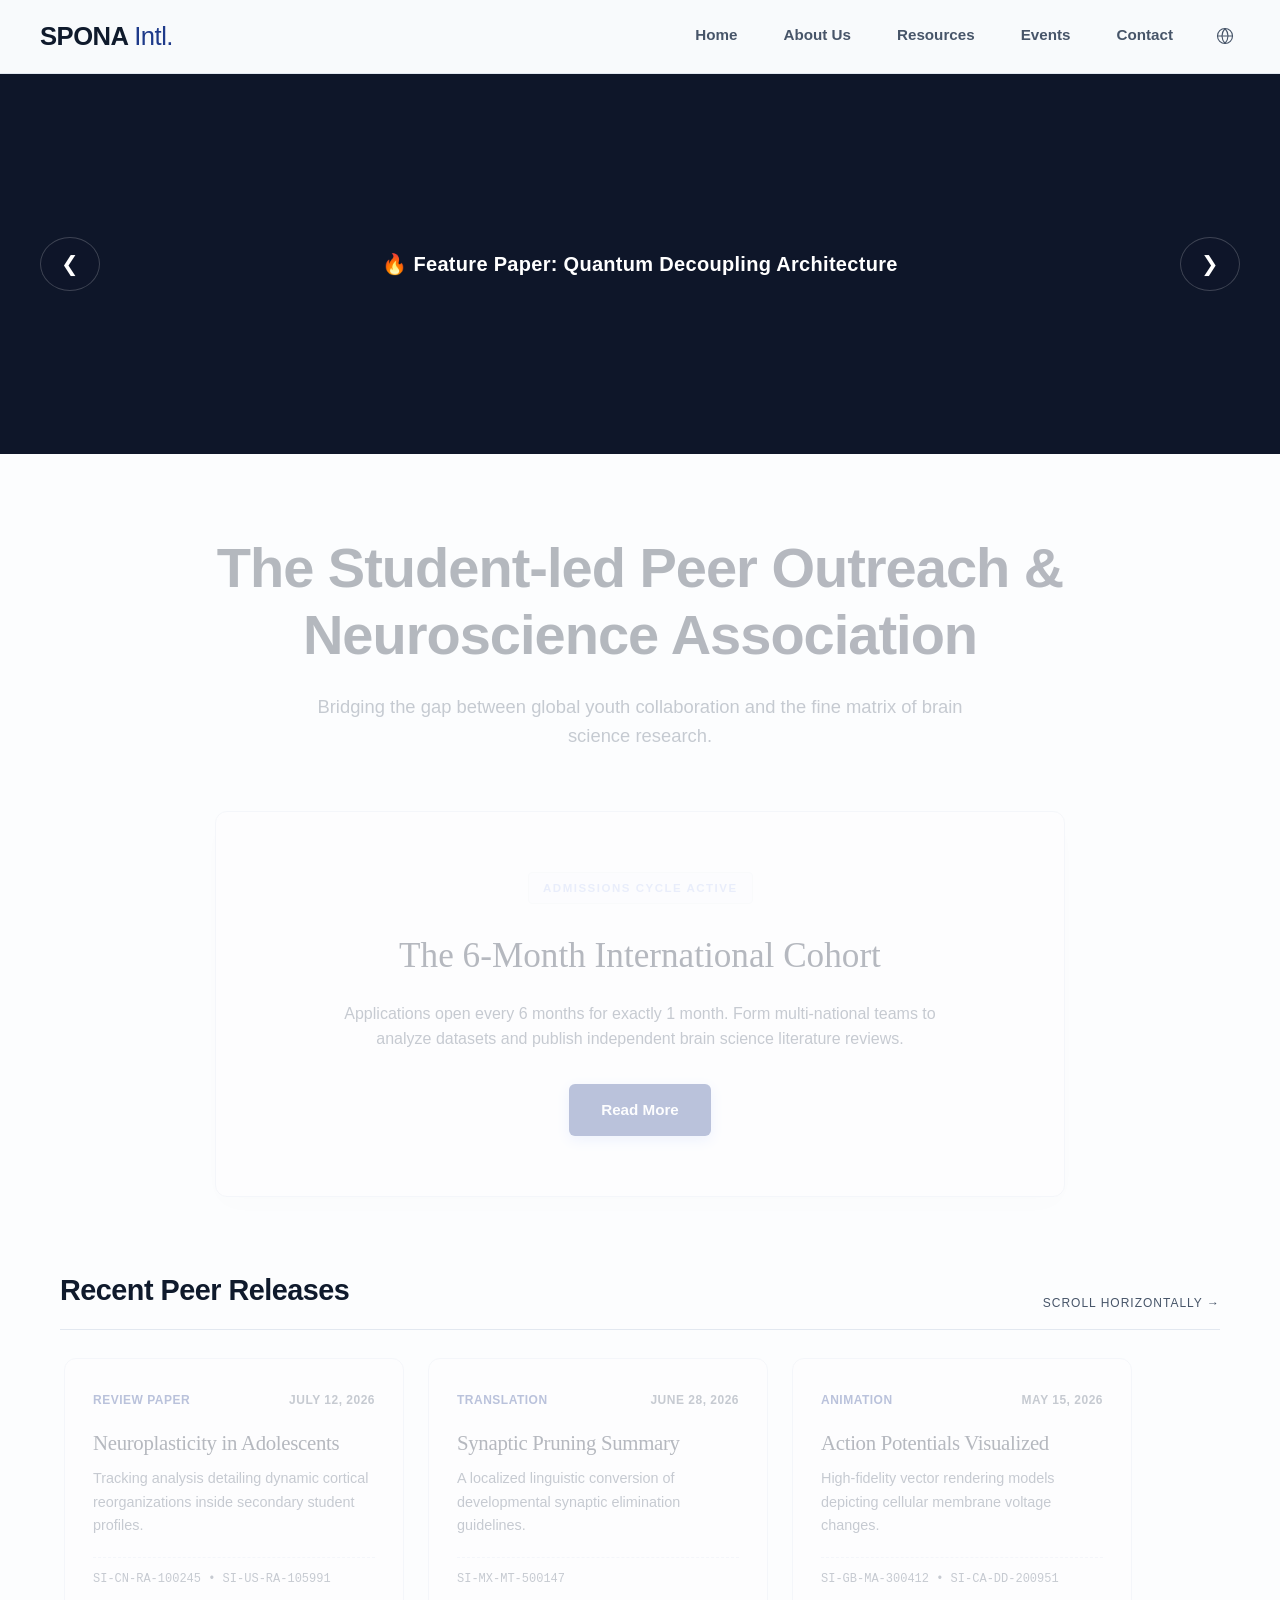
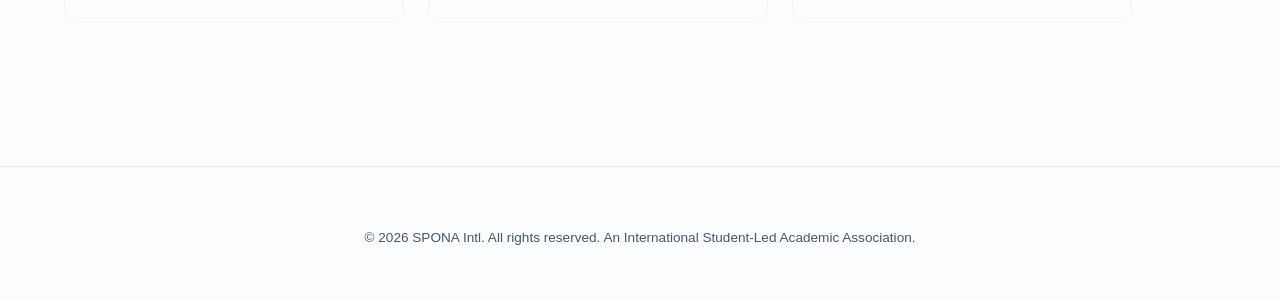
==== commit dcc42226: "Update banner slide styles for background images" ====
--- a/index.html
+++ b/index.html
@@ -48,13 +48,12 @@
 </nav>
 
     <!-- TOP ANNOUNCEMENT BANNER -->
-<!-- PLACE DIRECTLY UNDER YOUR </nav> TAG -->
 <a href="https://github.io" id="dynamicPaperBanner" class="top-announcement-banner" target="_blank" rel="noopener">
   <div class="banner-slide-container">
     
     <!-- Slide 1 (Physics / Materials) -->
     <div class="banner-slide active" 
-         style="background-image: url('https://mdpi-res.com');" 
+         style="background: linear-gradient(rgba(15, 23, 42, 0.82), rgba(15, 23, 42, 0.88)), url('https://mdpi-res.com') no-repeat center top / contain;" 
          data-url="https://doi.org">
       <div class="banner-text-wrapper">
         <span class="banner-text-default">🔥 Feature Paper: Quantum Decoupling Architecture</span>
@@ -64,7 +63,7 @@
 
     <!-- Slide 2 (Neuroscience / Synapse) -->
     <div class="banner-slide" 
-         style="background-image: url('https://cell.com');" 
+         style="background: linear-gradient(rgba(15, 23, 42, 0.82), rgba(15, 23, 42, 0.88)), url('https://cell.com') no-repeat center top / contain;" 
          data-url="https://doi.org">
       <div class="banner-text-wrapper">
         <span class="banner-text-default">⚡ New Release: Neural Synapse Mapping & Metrics</span>
@@ -74,7 +73,7 @@
 
     <!-- Slide 3 (Chemistry / Molecular) -->
     <div class="banner-slide" 
-         style="background-image: url('https://mdpi.com');" 
+         style="background: linear-gradient(rgba(15, 23, 42, 0.82), rgba(15, 23, 42, 0.88)), url('https://mdpi.com') no-repeat center top / contain;" 
          data-url="https://doi.org">
       <div class="banner-text-wrapper">
         <span class="banner-text-default">📚 Open Access: Catalyst Thermal Synthesis Vectors</span>
@@ -88,7 +87,6 @@
   <button type="button" class="banner-nav-btn prev-btn" id="bannerPrevBtn" aria-label="Previous slide">&#10094;</button>
   <button type="button" class="banner-nav-btn next-btn" id="bannerNextBtn" aria-label="Next slide">&#10095;</button>
 </a>
-
 
   <main class="container">
     <header class="hero-wrapper">
--- a/style.css
+++ b/style.css
@@ -33,27 +33,23 @@
   display: block !important;
   visibility: visible !important;
   width: 100%;
+  height: 380px !important; /* Expanded drastically to fit half an academic page view */
   position: relative;
   z-index: 995;
   text-decoration: none;
   overflow: hidden;
-  padding: 24px 0 !important; /* SIGNIFICANTLY HIGHER: Made the banner much taller */
-  font-family: -apple-system, BlinkMacSystemFont, "Segoe UI", Roboto, sans-serif;
-  font-size: 1.05rem !important; /* ENLARGED: Immediate readability boost */
-  font-weight: 600;
-  letter-spacing: 0.5px;
-  box-shadow: inset 0 -1px 0 rgba(255, 255, 255, 0.1);
+  box-shadow: inset 0 -2px 10px rgba(0, 0, 0, 0.15);
+  background-color: #0f172a;
 }
 
 .banner-slide-container {
   display: grid !important;
   grid-template-columns: 1fr !important;
-  align-items: center;
-  justify-content: center;
-  text-align: center;
   width: 100%;
-}
-
+  height: 100%;
+}
+
+/* 2. Slide Element Handling Real Paper Background Graphics */
 .banner-slide {
   grid-area: 1 / 1 / 2 / 2 !important;
   opacity: 0;
@@ -62,60 +58,126 @@
   justify-content: center;
   align-items: center;
   width: 100%;
-  padding: 4px 0;
-  transition: opacity 0.6s ease-in-out;
+  height: 100%;
+  background-size: contain; /* Shows full layout fidelity of the paper sheets */
+  background-repeat: no-repeat;
+  background-position: center top; /* Anchors the top margin headers of the papers */
+  position: absolute;
+  top: 0;
+  left: 0;
+  transition: opacity 0.8s cubic-bezier(0.16, 1, 0.3, 1);
+}
+
+/* Adds a dark overlay curtain that softens out on hover to reveal the text papers underneath */
+.banner-slide::before {
+  content: '';
+  position: absolute;
+  top: 0;
+  left: 0;
+  width: 100%;
+  height: 100%;
+  background: rgba(15, 23, 42, 0.85); /* High-contrast reading overlay */
+  transition: background 0.4s cubic-bezier(0.16, 1, 0.3, 1);
+  z-index: 1;
 }
 
 .banner-slide.active {
   opacity: 1 !important;
   pointer-events: auto !important;
-}
-
-.banner-text-default { display: inline-block !important; color: #ffffff !important; }
-.banner-text-hover { display: none !important; color: #ffffff !important; }
-
-.top-announcement-banner:hover .banner-text-default { display: none !important; }
-.top-announcement-banner:hover .banner-text-hover { display: inline-block !important; }
-
-/* Clickable control configurations mapped to container edges */
+  position: relative;
+}
+
+/* 3. Smooth Text Overlapping Mechanics */
+.banner-text-wrapper {
+  position: relative;
+  z-index: 2;
+  text-align: center;
+  max-width: 800px;
+  padding: 0 40px;
+  font-family: -apple-system, BlinkMacSystemFont, "Segoe UI", Roboto, sans-serif;
+  font-size: 1.25rem !important; /* Increased for prominent citation presentation */
+  font-weight: 600;
+  letter-spacing: 0.3px;
+}
+
+.banner-text-default, 
+.banner-text-hover {
+  color: #ffffff !important;
+  display: block;
+  transition: transform 0.4s cubic-bezier(0.16, 1, 0.3, 1), opacity 0.4s ease-in-out;
+}
+
+/* Hide the hover credit layout by default */
+.banner-text-hover {
+  position: absolute;
+  top: 0;
+  left: 40px;
+  right: 40px;
+  opacity: 0;
+  transform: translateY(15px); /* Slide down preparation offset */
+}
+
+/* 4. The Smooth Hover Automation Transitions */
+.top-announcement-banner:hover .banner-slide::before {
+  background: rgba(15, 23, 42, 0.55); /* Lightens up to clearly expose the research paper background */
+}
+
+.top-announcement-banner:hover .banner-text-default {
+  opacity: 0;
+  transform: translateY(-15px); /* Glides upward smoothly */
+}
+
+.top-announcement-banner:hover .banner-text-hover {
+  opacity: 1;
+  transform: translateY(0); /* Fades and transitions perfectly into position */
+}
+
+/* 5. Floating Navigation Controller Buttons */
 .banner-nav-btn {
   position: absolute !important;
   top: 50% !important;
   transform: translateY(-50%) !important;
-  background: rgba(255, 255, 255, 0.12) !important;
+  background: rgba(15, 23, 42, 0.6) !important;
   color: #ffffff !important;
   border: 1px solid rgba(255, 255, 255, 0.2) !important;
-  padding: 10px 18px !important;
-  font-size: 1.1rem !important;
-  font-weight: bold !important;
+  padding: 14px 20px !important;
+  font-size: 1.3rem !important;
   cursor: pointer !important;
-  border-radius: 6px !important;
+  border-radius: 50% !important; /* Clean circular look */
   z-index: 1005 !important;
+  backdrop-filter: blur(4px);
   transition: all 0.2s ease-in-out !important;
 }
 
 .banner-nav-btn:hover {
-  background: rgba(255, 255, 255, 0.3) !important;
-  transform: translateY(-50%) scale(1.05) !important;
-}
-
-.prev-btn { left: 32px !important; }
-.next-btn { right: 32px !important; }
-
-/* Responsive adjustments for narrow viewport screens */
+  background: rgba(37, 99, 235, 0.9) !important; /* Highlight fill uses your signature brand blue */
+  border-color: transparent !important;
+}
+
+.prev-btn { left: 40px !important; }
+.next-btn { right: 40px !important; }
+
+/* Desktop Adjustment for Sticky Search Components */
+.search-bar {
+  top: 473px !important; /* Re-adjusted dynamically (Nav 73px + Banner 380px + margin padding) */
+}
+
+/* Responsive Scaling for Small Mobile Form Factors */
 @media (max-width: 640px) {
   .top-announcement-banner {
-    padding: 16px 0 !important;
-    font-size: 0.88rem !important;
+    height: 240px !important; /* Slightly shorter on cell phones */
+  }
+  .banner-text-wrapper {
+    font-size: 0.95rem !important;
   }
   .banner-nav-btn {
-    padding: 6px 12px !important;
-    font-size: 0.9rem !important;
-  }
-  .prev-btn { left: 10px !important; }
-  .next-btn { right: 10px !important; }
-}
-
+    padding: 8px 14px !important;
+    font-size: 1rem !important;
+  }
+  .prev-btn { left: 12px !important; }
+  .next-btn { right: 12px !important; }
+  .search-bar { top: 317px !important; }
+}
 
 /* NEW ADDITION: Infinite Scroll Animation Keyframes */
 @keyframes scroll-banner {
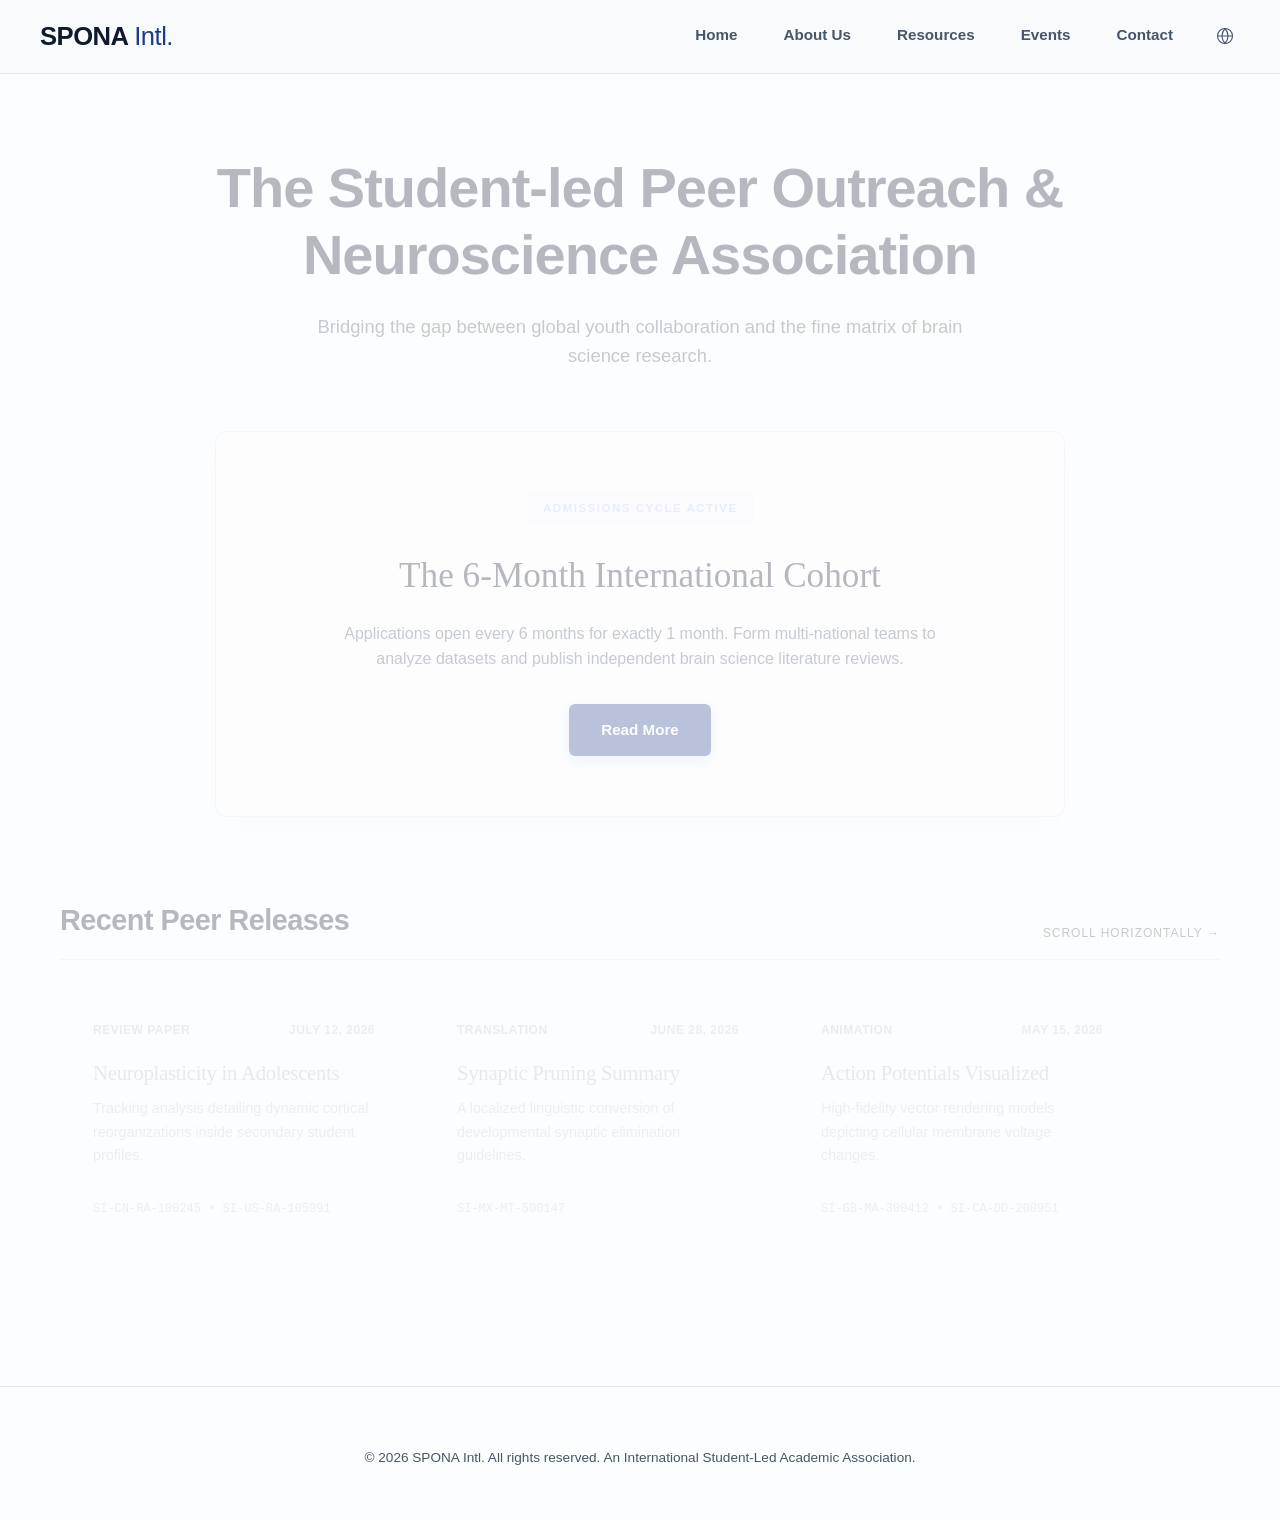
==== commit 0778ad28: "Update index.html" ====
--- a/index.html
+++ b/index.html
@@ -48,45 +48,7 @@
 </nav>
 
     <!-- TOP ANNOUNCEMENT BANNER -->
-<a href="https://github.io" id="dynamicPaperBanner" class="top-announcement-banner" target="_blank" rel="noopener">
-  <div class="banner-slide-container">
-    
-    <!-- Slide 1 (Physics / Materials) -->
-    <div class="banner-slide active" 
-         style="background: linear-gradient(rgba(15, 23, 42, 0.82), rgba(15, 23, 42, 0.88)), url('https://mdpi-res.com') no-repeat center top / contain;" 
-         data-url="https://doi.org">
-      <div class="banner-text-wrapper">
-        <span class="banner-text-default">🔥 Feature Paper: Quantum Decoupling Architecture</span>
-        <span class="banner-text-hover">📄 Quantum Decoupling Architecture — By Smith, J. & Doe, A. (Click to Read Paper)</span>
-      </div>
-    </div>
 
-    <!-- Slide 2 (Neuroscience / Synapse) -->
-    <div class="banner-slide" 
-         style="background: linear-gradient(rgba(15, 23, 42, 0.82), rgba(15, 23, 42, 0.88)), url('https://cell.com') no-repeat center top / contain;" 
-         data-url="https://doi.org">
-      <div class="banner-text-wrapper">
-        <span class="banner-text-default">⚡ New Release: Neural Synapse Mapping & Metrics</span>
-        <span class="banner-text-hover">📄 Neural Synapse Mapping — By Lin, Y. & Marcos, R. (Click to Read Paper)</span>
-      </div>
-    </div>
-
-    <!-- Slide 3 (Chemistry / Molecular) -->
-    <div class="banner-slide" 
-         style="background: linear-gradient(rgba(15, 23, 42, 0.82), rgba(15, 23, 42, 0.88)), url('https://mdpi.com') no-repeat center top / contain;" 
-         data-url="https://doi.org">
-      <div class="banner-text-wrapper">
-        <span class="banner-text-default">📚 Open Access: Catalyst Thermal Synthesis Vectors</span>
-        <span class="banner-text-hover">📄 Catalyst Thermal Synthesis — By Vance, G. & Choi, L. (Click to Read Paper)</span>
-      </div>
-    </div>
-
-  </div>
-
-  <!-- Clickable Left & Right Navigation Arrows -->
-  <button type="button" class="banner-nav-btn prev-btn" id="bannerPrevBtn" aria-label="Previous slide">&#10094;</button>
-  <button type="button" class="banner-nav-btn next-btn" id="bannerNextBtn" aria-label="Next slide">&#10095;</button>
-</a>
 
   <main class="container">
     <header class="hero-wrapper">
--- a/style.css
+++ b/style.css
@@ -29,155 +29,7 @@
 }
 
 /* NEW ADDITION: Top Horizontal Moving Announcement Banner */
-.top-announcement-banner {
-  display: block !important;
-  visibility: visible !important;
-  width: 100%;
-  height: 380px !important; /* Expanded drastically to fit half an academic page view */
-  position: relative;
-  z-index: 995;
-  text-decoration: none;
-  overflow: hidden;
-  box-shadow: inset 0 -2px 10px rgba(0, 0, 0, 0.15);
-  background-color: #0f172a;
-}
-
-.banner-slide-container {
-  display: grid !important;
-  grid-template-columns: 1fr !important;
-  width: 100%;
-  height: 100%;
-}
-
-/* 2. Slide Element Handling Real Paper Background Graphics */
-.banner-slide {
-  grid-area: 1 / 1 / 2 / 2 !important;
-  opacity: 0;
-  pointer-events: none;
-  display: flex !important;
-  justify-content: center;
-  align-items: center;
-  width: 100%;
-  height: 100%;
-  background-size: contain; /* Shows full layout fidelity of the paper sheets */
-  background-repeat: no-repeat;
-  background-position: center top; /* Anchors the top margin headers of the papers */
-  position: absolute;
-  top: 0;
-  left: 0;
-  transition: opacity 0.8s cubic-bezier(0.16, 1, 0.3, 1);
-}
-
-/* Adds a dark overlay curtain that softens out on hover to reveal the text papers underneath */
-.banner-slide::before {
-  content: '';
-  position: absolute;
-  top: 0;
-  left: 0;
-  width: 100%;
-  height: 100%;
-  background: rgba(15, 23, 42, 0.85); /* High-contrast reading overlay */
-  transition: background 0.4s cubic-bezier(0.16, 1, 0.3, 1);
-  z-index: 1;
-}
-
-.banner-slide.active {
-  opacity: 1 !important;
-  pointer-events: auto !important;
-  position: relative;
-}
-
-/* 3. Smooth Text Overlapping Mechanics */
-.banner-text-wrapper {
-  position: relative;
-  z-index: 2;
-  text-align: center;
-  max-width: 800px;
-  padding: 0 40px;
-  font-family: -apple-system, BlinkMacSystemFont, "Segoe UI", Roboto, sans-serif;
-  font-size: 1.25rem !important; /* Increased for prominent citation presentation */
-  font-weight: 600;
-  letter-spacing: 0.3px;
-}
-
-.banner-text-default, 
-.banner-text-hover {
-  color: #ffffff !important;
-  display: block;
-  transition: transform 0.4s cubic-bezier(0.16, 1, 0.3, 1), opacity 0.4s ease-in-out;
-}
-
-/* Hide the hover credit layout by default */
-.banner-text-hover {
-  position: absolute;
-  top: 0;
-  left: 40px;
-  right: 40px;
-  opacity: 0;
-  transform: translateY(15px); /* Slide down preparation offset */
-}
-
-/* 4. The Smooth Hover Automation Transitions */
-.top-announcement-banner:hover .banner-slide::before {
-  background: rgba(15, 23, 42, 0.55); /* Lightens up to clearly expose the research paper background */
-}
-
-.top-announcement-banner:hover .banner-text-default {
-  opacity: 0;
-  transform: translateY(-15px); /* Glides upward smoothly */
-}
-
-.top-announcement-banner:hover .banner-text-hover {
-  opacity: 1;
-  transform: translateY(0); /* Fades and transitions perfectly into position */
-}
-
-/* 5. Floating Navigation Controller Buttons */
-.banner-nav-btn {
-  position: absolute !important;
-  top: 50% !important;
-  transform: translateY(-50%) !important;
-  background: rgba(15, 23, 42, 0.6) !important;
-  color: #ffffff !important;
-  border: 1px solid rgba(255, 255, 255, 0.2) !important;
-  padding: 14px 20px !important;
-  font-size: 1.3rem !important;
-  cursor: pointer !important;
-  border-radius: 50% !important; /* Clean circular look */
-  z-index: 1005 !important;
-  backdrop-filter: blur(4px);
-  transition: all 0.2s ease-in-out !important;
-}
-
-.banner-nav-btn:hover {
-  background: rgba(37, 99, 235, 0.9) !important; /* Highlight fill uses your signature brand blue */
-  border-color: transparent !important;
-}
-
-.prev-btn { left: 40px !important; }
-.next-btn { right: 40px !important; }
-
-/* Desktop Adjustment for Sticky Search Components */
-.search-bar {
-  top: 473px !important; /* Re-adjusted dynamically (Nav 73px + Banner 380px + margin padding) */
-}
-
-/* Responsive Scaling for Small Mobile Form Factors */
-@media (max-width: 640px) {
-  .top-announcement-banner {
-    height: 240px !important; /* Slightly shorter on cell phones */
-  }
-  .banner-text-wrapper {
-    font-size: 0.95rem !important;
-  }
-  .banner-nav-btn {
-    padding: 8px 14px !important;
-    font-size: 1rem !important;
-  }
-  .prev-btn { left: 12px !important; }
-  .next-btn { right: 12px !important; }
-  .search-bar { top: 317px !important; }
-}
+
 
 /* NEW ADDITION: Infinite Scroll Animation Keyframes */
 @keyframes scroll-banner {
